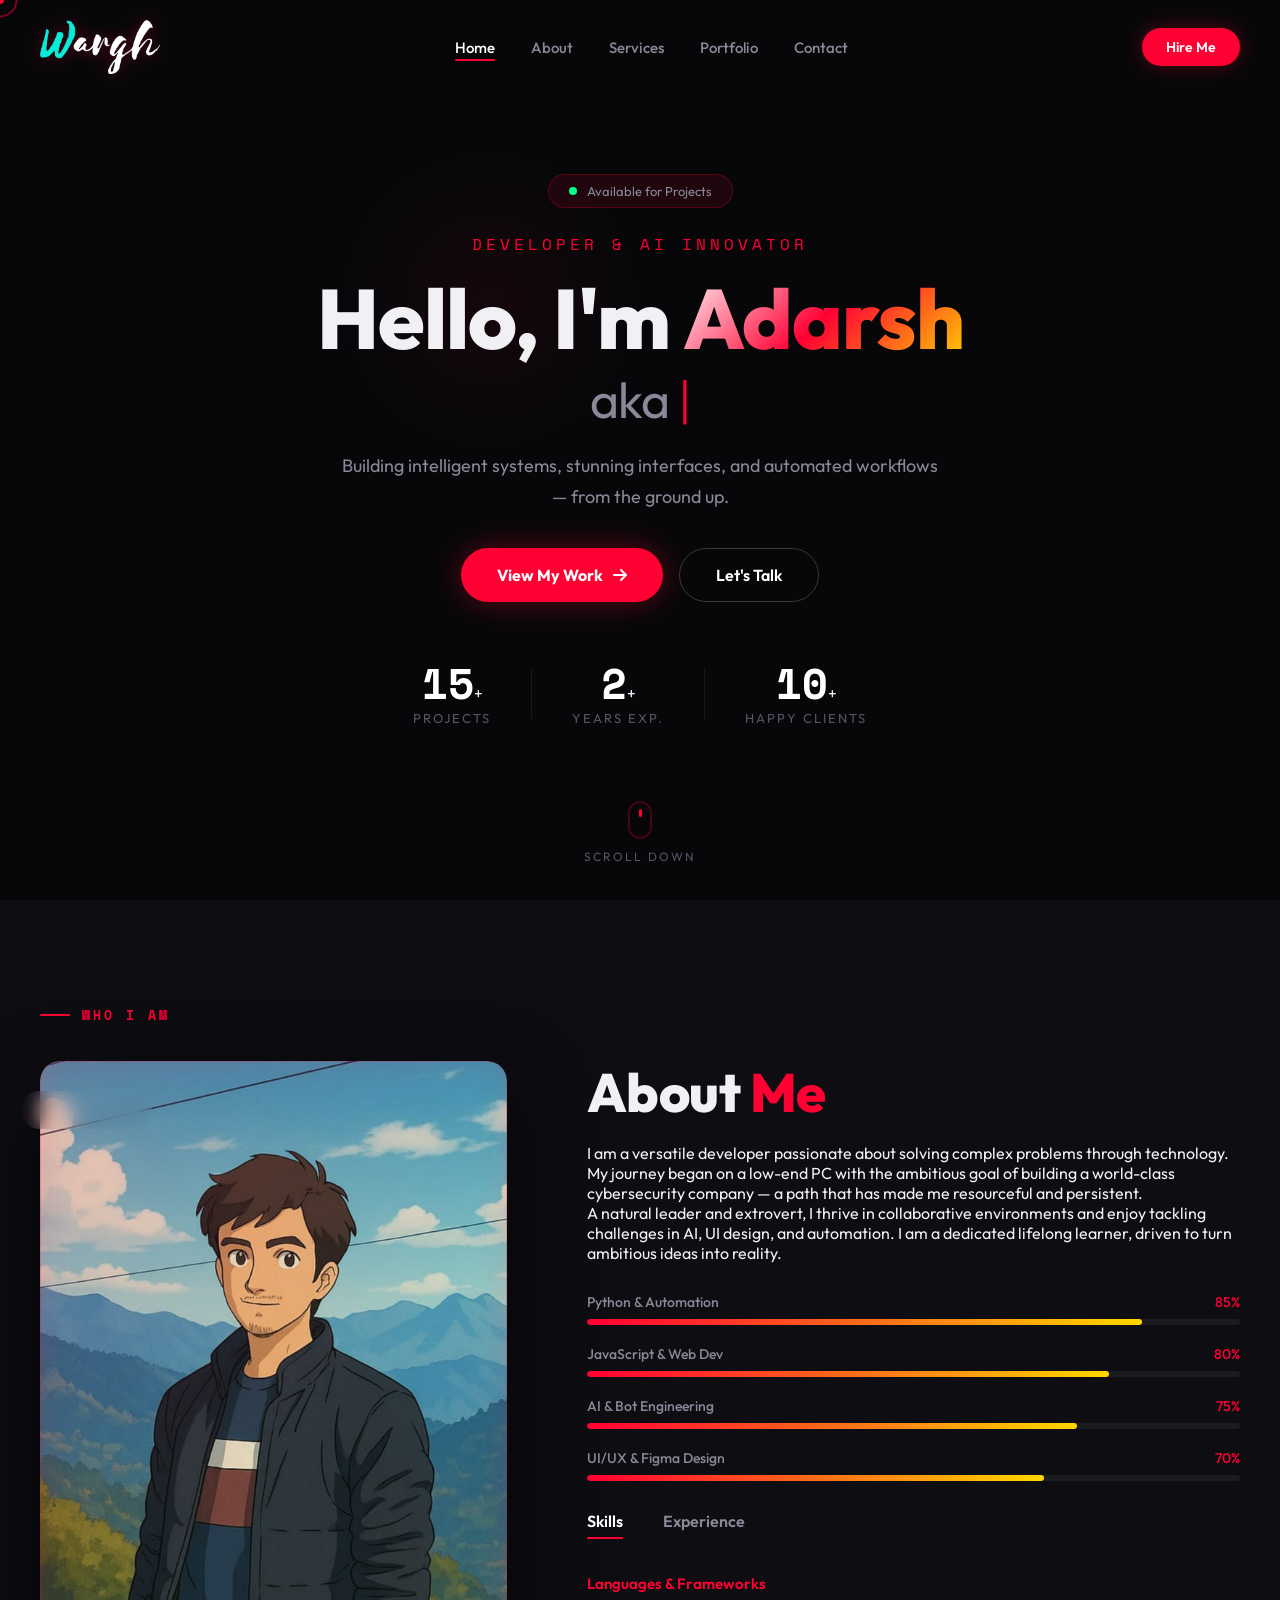
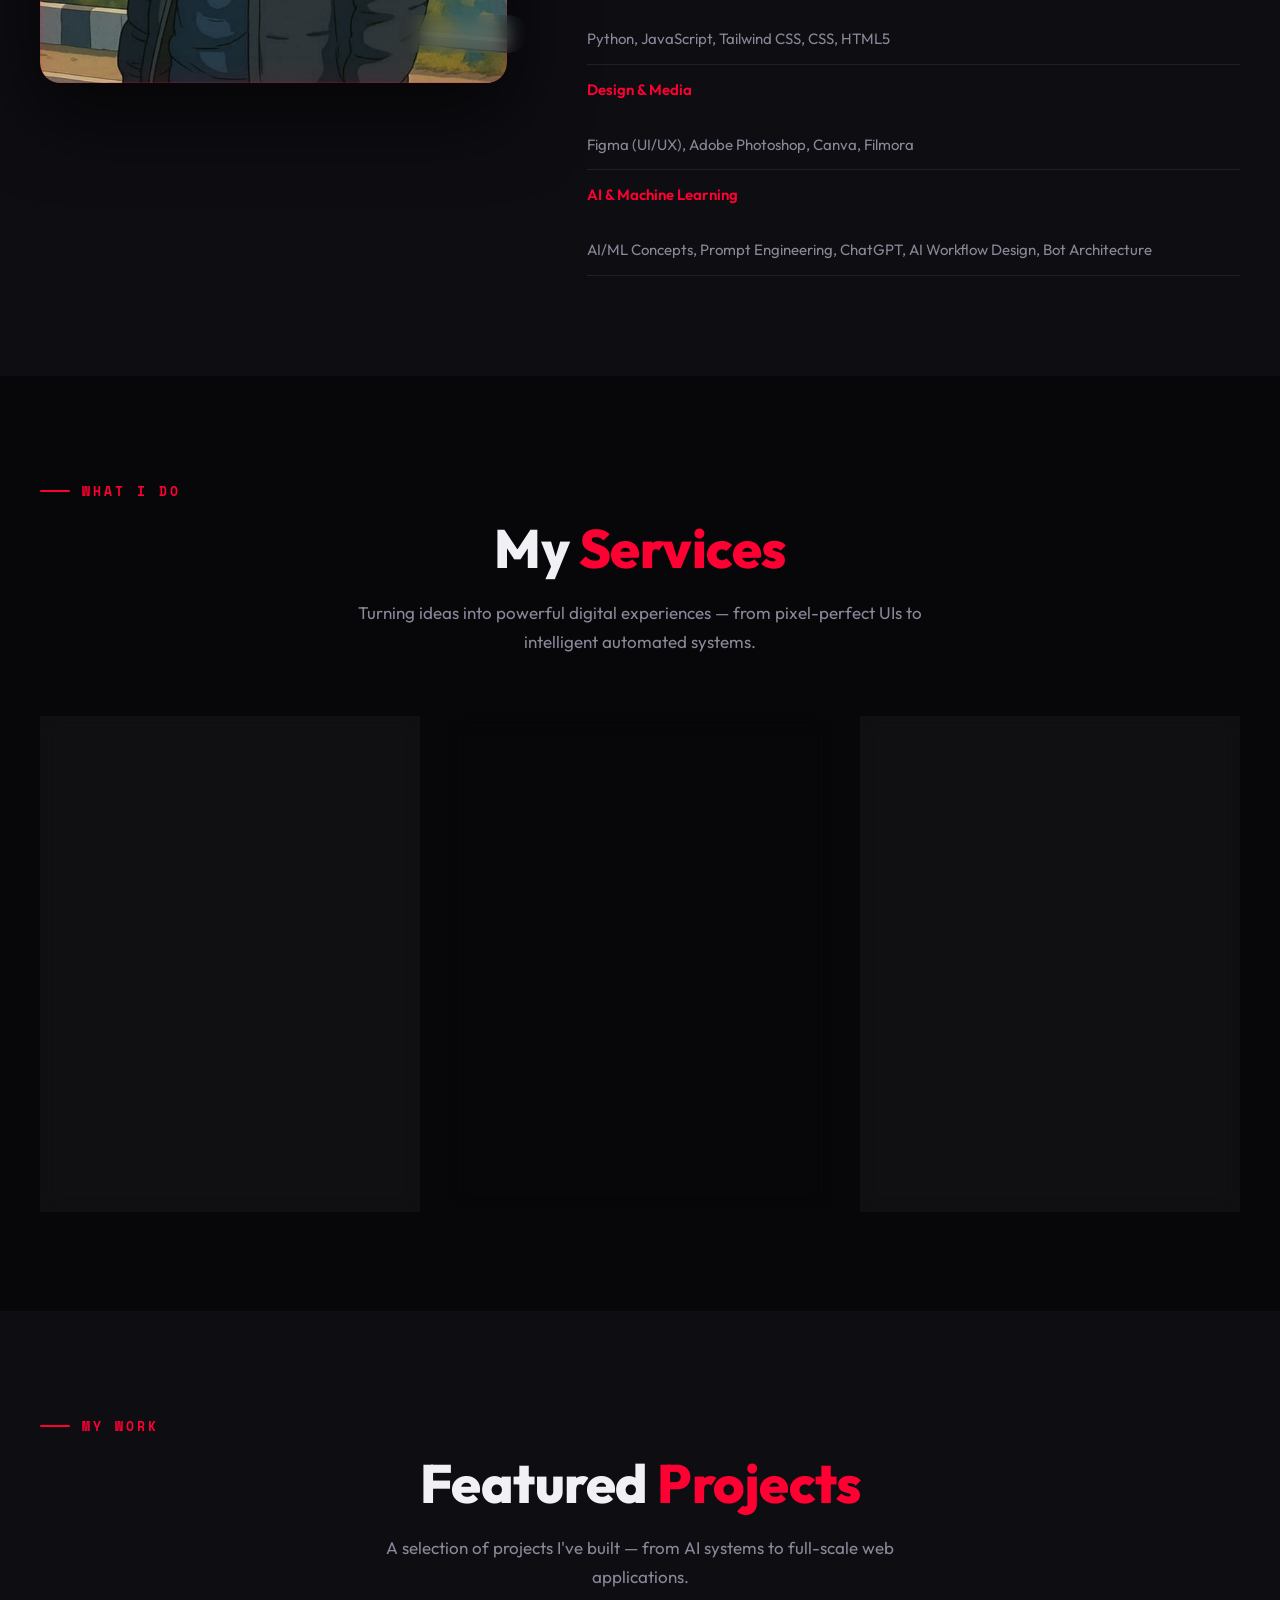
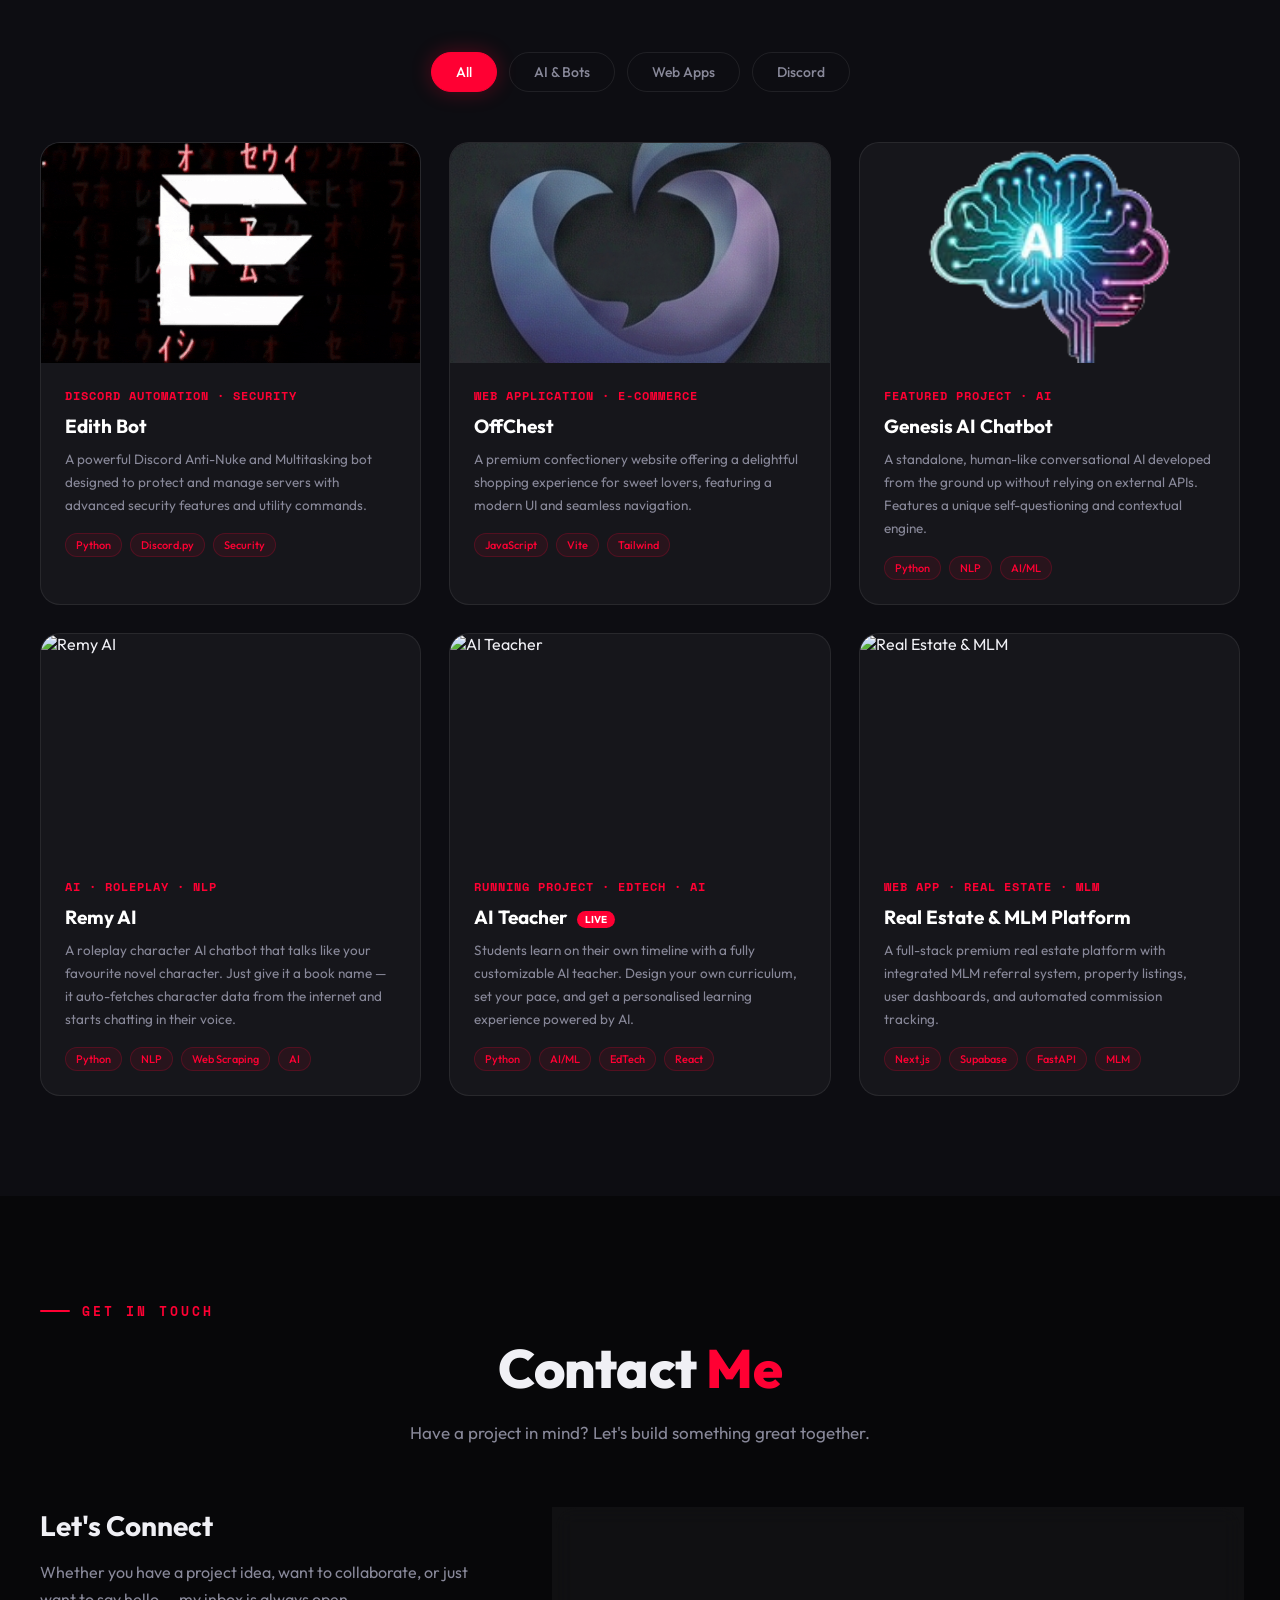
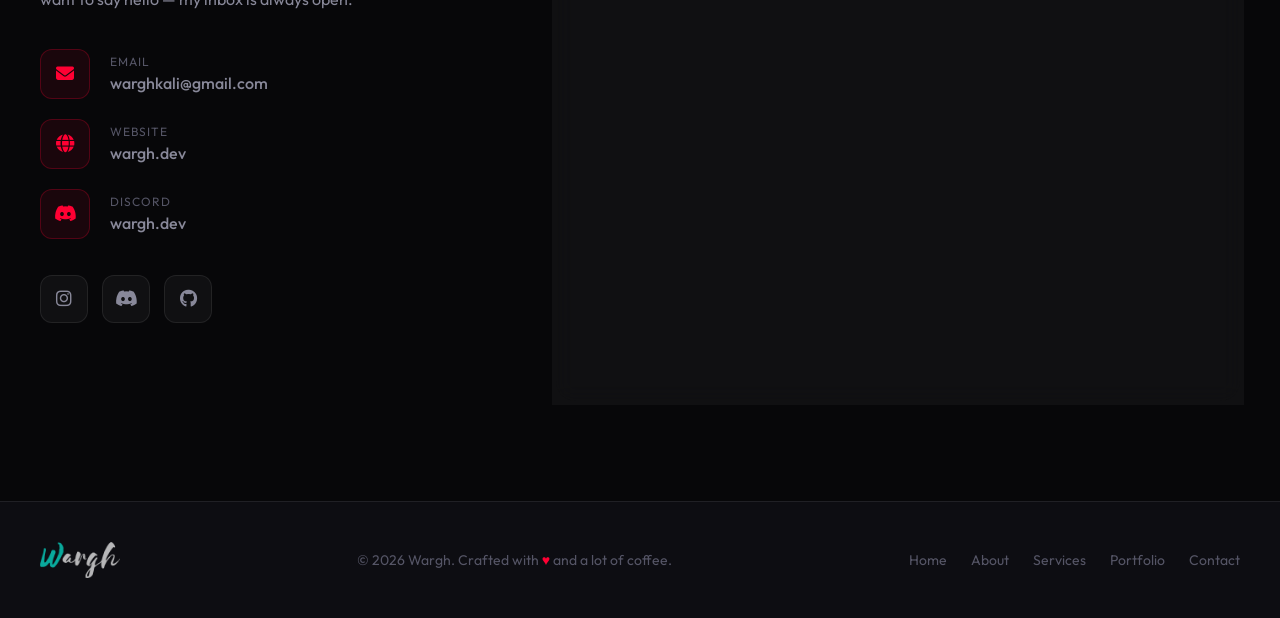
==== portfolio1.html @ c27a1cc1 "Refactor: Implement dual-portfolio structure with gateway page and update project showcases" ====
<!DOCTYPE html>
<html lang="en">

<head>
  <meta charset="UTF-8">
  <meta name="viewport" content="width=device-width, initial-scale=1.0">
  <meta name="description"
    content="Adarsh aka Wargh - Developer & AI Innovator. Building the future with code, creativity, and innovation.">
  <title>Wargh — Developer & AI Innovator</title>
  <!-- Open Graph -->
  <meta property="og:title" content="Wargh — Developer & AI Innovator">
  <meta property="og:description" content="Adarsh aka Wargh - Developer & AI Innovator. Building the future with code, creativity, and innovation.">
  <meta property="og:type" content="website">
  <meta property="og:url" content="https://wargh.dev">
  <meta property="og:image" content="https://wargh.dev/imgs/warghlogo.png">
  <!-- Twitter Card -->
  <meta name="twitter:card" content="summary_large_image">
  <meta name="twitter:title" content="Wargh — Developer & AI Innovator">
  <meta name="twitter:description" content="Adarsh aka Wargh - Developer & AI Innovator. Building the future with code, creativity, and innovation.">
  <meta name="twitter:image" content="https://wargh.dev/imgs/warghlogo.png">
  <!-- Robots -->
  <meta name="robots" content="index, follow">
  <link rel="preconnect" href="https://fonts.googleapis.com">
  <link rel="preconnect" href="https://fonts.gstatic.com" crossorigin>
  <link
    href="https://fonts.googleapis.com/css2?family=Outfit:wght@300;400;500;600;700;800;900&family=Space+Mono:wght@400;700&display=swap"
    rel="stylesheet">
  <link rel="stylesheet" href="https://cdnjs.cloudflare.com/ajax/libs/font-awesome/6.5.0/css/all.min.css" media="print" onload="this.media='all'">
  <link rel="stylesheet" href="style.css">
  <!-- Favicon -->
  <link rel="icon" type="image/svg+xml" href="data:image/svg+xml,<svg xmlns='http://www.w3.org/2000/svg' viewBox='0 0 100 100'><text y='.9em' font-size='90'>⚡</text></svg>">
</head>

<body>

  <!-- Custom Cursor -->
  <div id="cursor-dot"></div>
  <div id="cursor-ring"></div>

  <!-- ========== NAVBAR ========== -->
  <nav id="navbar">
    <div class="nav-inner">
      <img src="/imgs/warghlogo.png" alt="Wargh Logo" class="logo" loading="eager">
      <ul class="nav-links">
        <li><a href="#home" class="nav-link active-nav">Home</a></li>
        <li><a href="#about" class="nav-link">About</a></li>
        <li><a href="#services" class="nav-link">Services</a></li>
        <li><a href="#portfolio" class="nav-link">Portfolio</a></li>
        <li><a href="#contact" class="nav-link">Contact</a></li>
      </ul>
      <a href="#contact" class="nav-cta">Hire Me</a>
      <div class="hamburger" id="hamburger">
        <span></span><span></span><span></span>
      </div>
    </div>
  </nav>

  <!-- Mobile Menu -->
  <div class="mobile-menu" id="mobileMenu">
    <ul>
      <li><a href="#home" onclick="closeMobileMenu()">Home</a></li>
      <li><a href="#about" onclick="closeMobileMenu()">About</a></li>
      <li><a href="#services" onclick="closeMobileMenu()">Services</a></li>
      <li><a href="#portfolio" onclick="closeMobileMenu()">Portfolio</a></li>
      <li><a href="#contact" onclick="closeMobileMenu()">Contact</a></li>
    </ul>
  </div>

  <!-- ========== HERO SECTION ========== -->
  <section id="home">
    <canvas id="heroCanvas"></canvas>
    <div class="hero-content">
      <div class="hero-badge">
        <span class="pulse-dot"></span>
        <span>Available for Projects</span>
      </div>
      <p class="hero-sub">Developer &amp; AI Innovator</p>
      <h1 class="hero-title">
        Hello, I'm <span class="name-gradient">Adarsh</span><br>
        <span class="typed-wrapper">aka&nbsp;<span id="typed-text"></span><span class="cursor-blink">|</span></span>
      </h1>
      <p class="hero-desc">Building intelligent systems, stunning interfaces, and automated workflows — from the ground
        up.</p>
      <div class="hero-buttons">
        <a href="#portfolio" class="btn-primary">View My Work <i class="fas fa-arrow-right"></i></a>
        <a href="#contact" class="btn-ghost">Let's Talk</a>
      </div>
      <div class="hero-stats">
        <div class="stat-item">
          <span class="stat-num" data-target="15">0</span>+
          <span class="stat-label">Projects</span>
        </div>
        <div class="stat-divider"></div>
        <div class="stat-item">
          <span class="stat-num" data-target="2">0</span>+
          <span class="stat-label">Years Exp.</span>
        </div>
        <div class="stat-divider"></div>
        <div class="stat-item">
          <span class="stat-num" data-target="10">0</span>+
          <span class="stat-label">Happy Clients</span>
        </div>
      </div>
    </div>
    <div class="hero-scroll-hint">
      <div class="scroll-mouse">
        <div class="scroll-wheel"></div>
      </div>
      <span>Scroll Down</span>
    </div>
  </section>

  <!-- ========== ABOUT SECTION ========== -->
  <section id="about">
    <div class="section-container">
      <div class="section-label reveal">Who I Am</div>
      <div class="about-grid">
        <div class="about-img-wrap reveal">
          <div class="img-3d-wrap" id="imgTilt">
            <img src="imgs/003.jpeg" alt="Adarsh Mishra - Wargh" loading="eager">
            <div class="img-glow"></div>
          </div>
          <div class="floating-badge badge-1">
            <i class="fas fa-code"></i> Developer
          </div>
          <div class="floating-badge badge-2">
            <i class="fas fa-brain"></i> AI Engineer
          </div>
        </div>
        <div class="about-text reveal">
          <h2 class="section-title">About <span class="red">Me</span></h2>
          <p>I am a versatile developer passionate about solving complex problems through technology. My journey began
            on a low-end PC with the ambitious goal of building a world-class cybersecurity company — a path that has
            made me resourceful and persistent.</p>
          <p>A natural leader and extrovert, I thrive in collaborative environments and enjoy tackling challenges in AI,
            UI design, and automation. I am a dedicated lifelong learner, driven to turn ambitious ideas into reality.
          </p>

          <div class="skill-bars-section">
            <div class="skill-bar-item reveal">
              <div class="skill-bar-header"><span>Python & Automation</span><span class="skill-pct">85%</span></div>
              <div class="skill-bar">
                <div class="skill-fill" data-width="85"></div>
              </div>
            </div>
            <div class="skill-bar-item reveal">
              <div class="skill-bar-header"><span>JavaScript & Web Dev</span><span class="skill-pct">80%</span></div>
              <div class="skill-bar">
                <div class="skill-fill" data-width="80"></div>
              </div>
            </div>
            <div class="skill-bar-item reveal">
              <div class="skill-bar-header"><span>AI & Bot Engineering</span><span class="skill-pct">75%</span></div>
              <div class="skill-bar">
                <div class="skill-fill" data-width="75"></div>
              </div>
            </div>
            <div class="skill-bar-item reveal">
              <div class="skill-bar-header"><span>UI/UX & Figma Design</span><span class="skill-pct">70%</span></div>
              <div class="skill-bar">
                <div class="skill-fill" data-width="70"></div>
              </div>
            </div>
          </div>

          <div id="tab-titles">
            <p class="tab-links active-link" onclick="opentab('skills', this)">Skills</p>
            <p class="tab-links" onclick="opentab('experience', this)">Experience</p>
          </div>
          <div class="tab-contents active-tab" id="skills">
            <ul>
              <li><span>Languages &amp; Frameworks</span><br>Python, JavaScript, Tailwind CSS, CSS, HTML5</li>
              <li><span>Design &amp; Media</span><br>Figma (UI/UX), Adobe Photoshop, Canva, Filmora</li>
              <li><span>AI &amp; Machine Learning</span><br>AI/ML Concepts, Prompt Engineering, ChatGPT, AI Workflow
                Design, Bot Architecture</li>
            </ul>
          </div>
          <div class="tab-contents" id="experience">
            <ul>
              <li><span>Web Design &amp; UI Development (1.5 years)</span><br>Crafted responsive interfaces using
                JavaScript, CSS, and Tailwind. Focused on intuitive, engaging user experiences.</li>
              <li><span>AI &amp; Bot Development (1 year)</span><br>Engineered intelligent bots for Discord and
                Telegram. Specialized in AI-powered chatbots, automation, and security solutions.</li>
            </ul>
          </div>
        </div>
      </div>
    </div>
  </section>

  <!-- ========== SERVICES SECTION ========== -->
  <section id="services">
    <div class="section-container">
      <div class="section-label reveal">What I Do</div>
      <h2 class="section-title text-center reveal">My <span class="red">Services</span></h2>
      <p class="section-desc text-center reveal">Turning ideas into powerful digital experiences — from pixel-perfect
        UIs to intelligent automated systems.</p>
      <div class="services-grid">

        <div class="service-card reveal" id="card-web">
          <div class="service-icon-3d">
            <div class="icon-cube">
              <i class="fas fa-globe"></i>
            </div>
          </div>
          <div class="service-number">01</div>
          <h3>Web Development &amp; Design</h3>
          <p>Modern, fast, and responsive websites built to deliver a flawless user experience across all devices. From
            landing pages to full-stack applications.</p>
          <ul class="service-features">
            <li><i class="fas fa-check-circle"></i> Pixel-perfect responsive layouts</li>
            <li><i class="fas fa-check-circle"></i> Performance-optimized code</li>
            <li><i class="fas fa-check-circle"></i> Modern UI/UX principles</li>
            <li><i class="fas fa-check-circle"></i> SEO-friendly structure</li>
          </ul>
          <div class="service-tags">
            <span>HTML5</span><span>CSS3</span><span>JavaScript</span><span>Figma</span>
          </div>
        </div>

        <div class="service-card reveal featured-card" id="card-ai">
          <div class="featured-label">Most Popular</div>
          <div class="service-icon-3d">
            <div class="icon-cube red-cube">
              <i class="fas fa-robot"></i>
            </div>
          </div>
          <div class="service-number">02</div>
          <h3>AI &amp; Bot Development</h3>
          <p>Intelligent bots for Discord and Telegram. AI-powered automation solutions designed to enhance community
            engagement and streamline your workflow.</p>
          <ul class="service-features">
            <li><i class="fas fa-check-circle"></i> Custom Discord/Telegram bots</li>
            <li><i class="fas fa-check-circle"></i> AI chatbot integration</li>
            <li><i class="fas fa-check-circle"></i> Automation workflows</li>
            <li><i class="fas fa-check-circle"></i> Security & moderation systems</li>
          </ul>
          <div class="service-tags">
            <span>Python</span><span>Discord.py</span><span>AI/ML</span><span>Automation</span>
          </div>
        </div>

        <div class="service-card reveal" id="card-tech">
          <div class="service-icon-3d">
            <div class="icon-cube">
              <i class="fas fa-cogs"></i>
            </div>
          </div>
          <div class="service-number">03</div>
          <h3>Versatile Tech Solutions</h3>
          <p>Beyond development — creative technical solutions tailored to your needs. From comprehensive Discord server
            security to foundational graphic design and media.</p>
          <ul class="service-features">
            <li><i class="fas fa-check-circle"></i> Discord server security</li>
            <li><i class="fas fa-check-circle"></i> Graphic design & branding</li>
            <li><i class="fas fa-check-circle"></i> Video editing & media</li>
            <li><i class="fas fa-check-circle"></i> Prompt engineering</li>
          </ul>
          <div class="service-tags">
            <span>Photoshop</span><span>Canva</span><span>Filmora</span><span>Security</span>
          </div>
        </div>

      </div>
    </div>
  </section>

  <!-- ========== PORTFOLIO SECTION ========== -->
  <section id="portfolio">
    <div class="section-container">
      <div class="section-label reveal">My Work</div>
      <h2 class="section-title text-center reveal">Featured <span class="red">Projects</span></h2>
      <p class="section-desc text-center reveal">A selection of projects I've built — from AI systems to full-scale web
        applications.</p>

      <!-- Filter Buttons -->
      <div class="portfolio-filters reveal">
        <button class="filter-btn active-filter" data-filter="all">All</button>
        <button class="filter-btn" data-filter="ai">AI & Bots</button>
        <button class="filter-btn" data-filter="web">Web Apps</button>
        <button class="filter-btn" data-filter="discord">Discord</button>
      </div>

      <div class="portfolio-grid">

        <div class="portfolio-card reveal" data-category="discord">
          <div class="portfolio-img-wrap">
            <img src="imgs/Edith bot.png" alt="Edith Bot" loading="lazy">
            <div class="portfolio-overlay">
              <div class="overlay-icons">
                <a href="https://bot.xyz/" target="_blank" rel="noopener noreferrer" class="overlay-btn"><i
                    class="fas fa-external-link-alt"></i></a>
                <a href="https://github.com/adarshmishra-ai" target="_blank" rel="noopener noreferrer" class="overlay-btn"><i
                    class="fab fa-github"></i></a>
              </div>
            </div>
          </div>
          <div class="portfolio-info">
            <div class="portfolio-category">Discord Automation · Security</div>
            <h3>Edith Bot</h3>
            <p>A powerful Discord Anti-Nuke and Multitasking bot designed to protect and manage servers with advanced
              security features and utility commands.</p>
            <div class="portfolio-tech">
              <span>Python</span><span>Discord.py</span><span>Security</span>
            </div>
          </div>
        </div>

        <div class="portfolio-card reveal" data-category="web">
          <div class="portfolio-img-wrap">
            <img src="imgs/offchest logo.png" alt="OffChest" loading="lazy">
            <div class="portfolio-overlay">
              <div class="overlay-icons">
                <a href="https://offchest.vercel.app/" target="_blank" rel="noopener noreferrer" class="overlay-btn"><i
                    class="fas fa-external-link-alt"></i></a>
                <a href="https://github.com/adarshmishra-ai" target="_blank" rel="noopener noreferrer" class="overlay-btn"><i
                    class="fab fa-github"></i></a>
              </div>
            </div>
          </div>
          <div class="portfolio-info">
            <div class="portfolio-category">Web Application · E-commerce</div>
            <h3>OffChest</h3>
            <p>A premium confectionery website offering a delightful shopping experience for sweet lovers, featuring a
              modern UI and seamless navigation.</p>
            <div class="portfolio-tech">
              <span>JavaScript</span><span>Vite</span><span>Tailwind</span>
            </div>
          </div>
        </div>

        <div class="portfolio-card reveal" data-category="ai">
          <div class="portfolio-img-wrap">
            <img src="imgs/aiimg.png" alt="Genesis AI Chatbot" loading="lazy">
            <div class="portfolio-overlay">
              <div class="overlay-icons">
                <a href="https://github.com/adarshmishra-ai" target="_blank" rel="noopener noreferrer" class="overlay-btn"><i class="fas fa-external-link-alt"></i></a>
                <a href="https://github.com/adarshmishra-ai" target="_blank" rel="noopener noreferrer" class="overlay-btn"><i
                    class="fab fa-github"></i></a>
              </div>
            </div>
          </div>
          <div class="portfolio-info">
            <div class="portfolio-category">Featured Project · AI</div>
            <h3>Genesis AI Chatbot</h3>
            <p>A standalone, human-like conversational AI developed from the ground up without relying on external APIs.
              Features a unique self-questioning and contextual engine.</p>
            <div class="portfolio-tech">
              <span>Python</span><span>NLP</span><span>AI/ML</span>
            </div>
          </div>
        </div>


        <!-- Remy AI -->
        <div class="portfolio-card reveal" data-category="ai">
          <div class="portfolio-img-wrap">
            <img src="https://images.unsplash.com/photo-1677442135703-1787eea5ce01?ixlib=rb-4.0.3&auto=format&fit=crop&w=800&q=80" alt="Remy AI" loading="lazy">
            <div class="portfolio-overlay">
              <div class="overlay-icons">
                <a href="#" class="overlay-btn"><i class="fas fa-external-link-alt"></i></a>
                <a href="https://github.com/adarshmishra-ai" target="_blank" rel="noopener noreferrer" class="overlay-btn"><i class="fab fa-github"></i></a>
              </div>
            </div>
          </div>
          <div class="portfolio-info">
            <div class="portfolio-category">AI · Roleplay · NLP</div>
            <h3>Remy AI</h3>
            <p>A roleplay character AI chatbot that talks like your favourite novel character. Just give it a book name — it auto-fetches character data from the internet and starts chatting in their voice.</p>
            <div class="portfolio-tech">
              <span>Python</span><span>NLP</span><span>Web Scraping</span><span>AI</span>
            </div>
          </div>
        </div>

        <!-- AI Teacher -->
        <div class="portfolio-card reveal" data-category="ai">
          <div class="portfolio-img-wrap">
            <img src="https://images.unsplash.com/photo-1580582932707-520aed937b7b?ixlib=rb-4.0.3&auto=format&fit=crop&w=800&q=80" alt="AI Teacher" loading="lazy">
            <div class="portfolio-overlay">
              <div class="overlay-icons">
                <a href="#" class="overlay-btn"><i class="fas fa-external-link-alt"></i></a>
                <a href="https://github.com/adarshmishra-ai" target="_blank" rel="noopener noreferrer" class="overlay-btn"><i class="fab fa-github"></i></a>
              </div>
            </div>
          </div>
          <div class="portfolio-info">
            <div class="portfolio-category">Running Project · EdTech · AI</div>
            <h3>AI Teacher <span style="font-size:10px; background:var(--red); color:#fff; padding:2px 8px; border-radius:50px; vertical-align:middle; margin-left:6px;">LIVE</span></h3>
            <p>Students learn on their own timeline with a fully customizable AI teacher. Design your own curriculum, set your pace, and get a personalised learning experience powered by AI.</p>
            <div class="portfolio-tech">
              <span>Python</span><span>AI/ML</span><span>EdTech</span><span>React</span>
            </div>
          </div>
        </div>

        <!-- Real Estate & MLM -->
        <div class="portfolio-card reveal" data-category="web">
          <div class="portfolio-img-wrap">
            <img src="https://images.unsplash.com/photo-1560518883-ce09059eeffa?ixlib=rb-4.0.3&auto=format&fit=crop&w=800&q=80" alt="Real Estate & MLM" loading="lazy">
            <div class="portfolio-overlay">
              <div class="overlay-icons">
                <a href="#" class="overlay-btn"><i class="fas fa-external-link-alt"></i></a>
                <a href="https://github.com/adarshmishra-ai" target="_blank" rel="noopener noreferrer" class="overlay-btn"><i class="fab fa-github"></i></a>
              </div>
            </div>
          </div>
          <div class="portfolio-info">
            <div class="portfolio-category">Web App · Real Estate · MLM</div>
            <h3>Real Estate &amp; MLM Platform</h3>
            <p>A full-stack premium real estate platform with integrated MLM referral system, property listings, user dashboards, and automated commission tracking.</p>
            <div class="portfolio-tech">
              <span>Next.js</span><span>Supabase</span><span>FastAPI</span><span>MLM</span>
            </div>
          </div>
        </div>

      </div>
    </div>
  </section>

  <!-- ========== CONTACT SECTION ========== -->
  <section id="contact">
    <div class="section-container">
      <div class="section-label reveal">Get In Touch</div>
      <h2 class="section-title text-center reveal">Contact <span class="red">Me</span></h2>
      <p class="section-desc text-center reveal">Have a project in mind? Let's build something great together.</p>

      <div class="contact-grid">
        <div class="contact-info reveal">
          <h3>Let's Connect</h3>
          <p>Whether you have a project idea, want to collaborate, or just want to say hello — my inbox is always open.
          </p>

          <div class="contact-items">
            <div class="contact-item">
              <div class="contact-icon"><i class="fas fa-envelope"></i></div>
              <div>
                <span class="ci-label">Email</span>
                <a href="mailto:warghkali@gmail.com">warghkali@gmail.com</a>
              </div>
            </div>
            <div class="contact-item">
              <div class="contact-icon"><i class="fas fa-globe"></i></div>
              <div>
                <span class="ci-label">Website</span>
                <a href="https://wargh.dev" target="_blank" rel="noopener noreferrer">wargh.dev</a>
              </div>
            </div>
            <div class="contact-item">
              <div class="contact-icon"><i class="fab fa-discord"></i></div>
              <div>
                <span class="ci-label">Discord</span>
                <a href="https://discord.com/users/wargh.dev" target="_blank" rel="noopener noreferrer">wargh.dev</a>
              </div>
            </div>
          </div>

          <div class="social-links">
            <a href="https://instagram.com/wargh.in" target="_blank" rel="noopener noreferrer" class="social-btn" aria-label="Instagram">
              <i class="fab fa-instagram"></i>
            </a>
            <a href="https://discord.com/users/wargh.dev" target="_blank" rel="noopener noreferrer" class="social-btn" aria-label="Discord">
              <i class="fab fa-discord"></i>
            </a>
            <a href="https://github.com/adarshmishra-ai" target="_blank" rel="noopener noreferrer" class="social-btn" aria-label="GitHub">
              <i class="fab fa-github"></i>
            </a>
          </div>
        </div>

        <form class="contact-form reveal" id="contactForm" onsubmit="handleFormSubmit(event)">
          <div class="form-row">
            <div class="form-group">
              <label for="name">Your Name</label>
              <input type="text" id="name" name="name" placeholder="John Doe" required>
            </div>
            <div class="form-group">
              <label for="email">Your Email</label>
              <input type="email" id="email" name="email" placeholder="john@example.com" required>
            </div>
          </div>
          <div class="form-group">
            <label for="subject">Subject</label>
            <input type="text" id="subject" name="subject" placeholder="Project Inquiry" required>
          </div>
          <div class="form-group">
            <label for="message">Message</label>
            <textarea id="message" name="message" rows="5" placeholder="Tell me about your project..."
              required></textarea>
          </div>
          <button type="submit" class="btn-primary full-btn" id="submitBtn">
            <span id="btnText">Send Message <i class="fas fa-paper-plane"></i></span>
          </button>
          <div id="formSuccess" class="form-success" style="display:none">
            <i class="fas fa-check-circle"></i> Message sent successfully! I'll get back to you soon.
          </div>
        </form>
      </div>
    </div>
  </section>

  <!-- ========== FOOTER ========== -->
  <footer id="footer">
    <div class="footer-inner">
      <img src="/imgs/warghlogo.png" alt="Wargh Logo" class="footer-logo">
      <p>© 2026 Wargh. Crafted with <span class="red">♥</span> and a lot of coffee.</p>
      <div class="footer-links">
        <a href="#home">Home</a>
        <a href="#about">About</a>
        <a href="#services">Services</a>
        <a href="#portfolio">Portfolio</a>
        <a href="#contact">Contact</a>
      </div>
    </div>
  </footer>

  <!-- ========== SCRIPTS ========== -->
  <!-- Three.js CDN -->
  <script src="https://cdnjs.cloudflare.com/ajax/libs/three.js/r134/three.min.js" defer></script>
  <script src="script.js" defer></script>
</body>

</html>
---- style.css ----
/* ============================================================
   WARGH.IN — Premium Portfolio CSS
   ============================================================ */

@import url('https://fonts.googleapis.com/css2?family=Outfit:wght@300;400;500;600;700;800;900&family=Space+Mono:wght@400;700&display=swap');

/* ===== CSS Variables ===== */
:root {
  --red: #ff0033;
  --red-dark: #cc0026;
  --red-glow: rgba(255, 0, 51, 0.3);
  --gold: #ffd700;
  --bg: #070709;
  --bg2: #0d0d12;
  --bg3: #111118;
  --card-bg: rgba(255,255,255,0.04);
  --border: rgba(255,255,255,0.08);
  --border-red: rgba(255,0,51,0.25);
  --text: #f0f0f5;
  --text-muted: #888899;
  --text-dim: #555566;
  --font: 'Outfit', sans-serif;
  --mono: 'Space Mono', monospace;
  --radius: 20px;
  --radius-sm: 12px;
  --transition: all 0.4s cubic-bezier(0.4, 0, 0.2, 1);
}

/* ===== RESET ===== */
*, *::before, *::after {
  margin: 0;
  padding: 0;
  box-sizing: border-box;
}

html {
  scroll-behavior: smooth;
  scroll-padding-top: 80px;
}

body {
  font-family: var(--font);
  background-color: var(--bg);
  color: var(--text);
  overflow-x: hidden;
  cursor: none;
}

::selection {
  background: var(--red);
  color: #fff;
}

@media (hover: none), (pointer: coarse) {
  #cursor-dot, #cursor-ring { display: none; }
  body { cursor: auto; }
}
#cursor-dot {
  width: 8px;
  height: 8px;
  background: var(--red);
  border-radius: 50%;
  position: fixed;
  pointer-events: none;
  z-index: 99999;
  transform: translate(-50%, -50%);
  transition: transform 0.1s ease;
}

#cursor-ring {
  width: 35px;
  height: 35px;
  border: 2px solid rgba(255,0,51,0.5);
  border-radius: 50%;
  position: fixed;
  pointer-events: none;
  z-index: 99998;
  transform: translate(-50%, -50%);
  transition: transform 0.15s ease, width 0.3s ease, height 0.3s ease, border-color 0.3s;
}

#cursor-ring.hover {
  width: 55px;
  height: 55px;
  border-color: var(--gold);
}

/* ===== SCROLLBAR ===== */
::-webkit-scrollbar { width: 6px; }
::-webkit-scrollbar-track { background: var(--bg); }
::-webkit-scrollbar-thumb { background: var(--red); border-radius: 3px; }

/* ===== UTILITY ===== */
.red { color: var(--red); }
.text-center { text-align: center; }

/* ===== NAVBAR ===== */
#navbar {
  position: fixed;
  top: 0;
  left: 0;
  width: 100%;
  z-index: 9000;
  padding: 20px 0;
  transition: var(--transition);
}

#navbar.scrolled {
  background: rgba(7, 7, 9, 0.92);
  backdrop-filter: blur(20px);
  -webkit-backdrop-filter: blur(20px);
  border-bottom: 1px solid var(--border);
  padding: 12px 0;
  box-shadow: 0 4px 30px rgba(0,0,0,0.5);
}

.nav-inner {
  max-width: 1300px;
  margin: 0 auto;
  padding: 0 40px;
  display: flex;
  align-items: center;
  justify-content: space-between;
  gap: 30px;
}

.logo {
  width: 120px;
  object-fit: contain;
  filter: drop-shadow(0 0 8px rgba(255,0,51,0.3));
  transition: var(--transition);
}
.logo:hover {
  filter: drop-shadow(0 0 16px rgba(255,0,51,0.6));
  transform: scale(1.05);
}

.nav-links {
  display: flex;
  list-style: none;
  gap: 36px;
}

.nav-link {
  text-decoration: none;
  color: var(--text-muted);
  font-size: 15px;
  font-weight: 500;
  position: relative;
  transition: color 0.3s;
}
.nav-link::after {
  content: '';
  position: absolute;
  bottom: -4px;
  left: 0;
  width: 0;
  height: 2px;
  background: var(--red);
  border-radius: 2px;
  transition: width 0.3s ease;
}
.nav-link:hover, .nav-link.active-nav {
  color: #fff;
}
.nav-link:hover::after, .nav-link.active-nav::after {
  width: 100%;
}

.nav-cta {
  display: inline-flex;
  align-items: center;
  gap: 8px;
  background: var(--red);
  color: #fff;
  text-decoration: none;
  padding: 10px 24px;
  border-radius: 50px;
  font-weight: 600;
  font-size: 14px;
  transition: var(--transition);
  box-shadow: 0 0 20px rgba(255,0,51,0.3);
}
.nav-cta:hover {
  background: var(--red-dark);
  transform: translateY(-2px);
  box-shadow: 0 8px 30px rgba(255,0,51,0.5);
}

.hamburger {
  display: none;
  flex-direction: column;
  gap: 5px;
  cursor: pointer;
}
.hamburger span {
  width: 26px;
  height: 2px;
  background: #fff;
  border-radius: 2px;
  transition: var(--transition);
}

/* Mobile Menu */
.mobile-menu {
  position: fixed;
  top: 0;
  right: -100%;
  width: 280px;
  height: 100vh;
  background: rgba(10,10,15,0.98);
  backdrop-filter: blur(20px);
  z-index: 8999;
  padding: 100px 40px;
  transition: right 0.4s cubic-bezier(0.4,0,0.2,1);
  border-left: 1px solid var(--border-red);
}
.mobile-menu.open { right: 0; }
.mobile-menu ul { list-style: none; }
.mobile-menu ul li { margin-bottom: 30px; }
.mobile-menu ul li a {
  color: #fff;
  text-decoration: none;
  font-size: 22px;
  font-weight: 600;
  transition: color 0.3s;
}
.mobile-menu ul li a:hover { color: var(--red); }

/* ===== HERO SECTION ===== */
#home {
  position: relative;
  width: 100%;
  height: 100vh;
  min-height: 700px;
  overflow: hidden;
  display: flex;
  align-items: center;
  justify-content: center;
}

#heroCanvas {
  position: absolute;
  top: 0; left: 0;
  width: 100%; height: 100%;
  z-index: 0;
}

.hero-content {
  position: relative;
  z-index: 2;
  text-align: center;
  max-width: 900px;
  padding: 0 20px;
  animation: fadeInUp 1s ease forwards;
}

@keyframes fadeInUp {
  from { opacity: 0; transform: translateY(40px); }
  to { opacity: 1; transform: translateY(0); }
}

.hero-badge {
  display: inline-flex;
  align-items: center;
  gap: 10px;
  background: rgba(255,0,51,0.1);
  border: 1px solid var(--border-red);
  padding: 8px 20px;
  border-radius: 50px;
  font-size: 13px;
  color: var(--text-muted);
  margin-bottom: 24px;
  backdrop-filter: blur(10px);
}
.pulse-dot {
  width: 8px;
  height: 8px;
  background: #00ff88;
  border-radius: 50%;
  animation: pulse 2s infinite;
}
@keyframes pulse {
  0%, 100% { box-shadow: 0 0 0 0 rgba(0,255,136,0.5); }
  50% { box-shadow: 0 0 0 8px rgba(0,255,136,0); }
}

.hero-sub {
  font-size: 16px;
  color: var(--red);
  letter-spacing: 4px;
  text-transform: uppercase;
  font-weight: 500;
  margin-bottom: 16px;
  font-family: var(--mono);
}

.hero-title {
  font-size: clamp(42px, 7vw, 84px);
  font-weight: 800;
  line-height: 1.1;
  margin-bottom: 24px;
  letter-spacing: -1px;
}

.name-gradient {
  background: linear-gradient(135deg, #fff 0%, var(--red) 50%, var(--gold) 100%);
  -webkit-background-clip: text;
  -webkit-text-fill-color: transparent;
  background-clip: text;
}

.typed-wrapper {
  display: block;
  color: var(--text-muted);
  font-size: clamp(28px, 4vw, 50px);
  font-weight: 400;
  margin-top: 8px;
}

#typed-text {
  color: var(--gold);
  font-weight: 700;
}

.cursor-blink {
  color: var(--red);
  animation: blink 0.8s infinite;
  font-weight: 300;
}
@keyframes blink {
  0%, 100% { opacity: 1; }
  50% { opacity: 0; }
}

.hero-desc {
  font-size: 18px;
  color: var(--text-muted);
  max-width: 600px;
  margin: 0 auto 36px;
  line-height: 1.7;
}

.hero-buttons {
  display: flex;
  gap: 16px;
  justify-content: center;
  flex-wrap: wrap;
  margin-bottom: 60px;
}

.btn-primary {
  display: inline-flex;
  align-items: center;
  gap: 10px;
  background: var(--red);
  color: #fff;
  text-decoration: none;
  padding: 16px 36px;
  border-radius: 50px;
  font-weight: 700;
  font-size: 16px;
  transition: var(--transition);
  box-shadow: 0 0 30px rgba(255,0,51,0.35);
  border: none;
  cursor: pointer;
  font-family: var(--font);
}
.btn-primary:hover {
  transform: translateY(-4px);
  box-shadow: 0 12px 40px rgba(255,0,51,0.55);
  background: var(--red-dark);
}
.btn-primary.full-btn { width: 100%; justify-content: center; }

.btn-ghost {
  display: inline-flex;
  align-items: center;
  gap: 10px;
  background: transparent;
  color: #fff;
  text-decoration: none;
  padding: 16px 36px;
  border-radius: 50px;
  font-weight: 600;
  font-size: 16px;
  border: 1px solid rgba(255,255,255,0.2);
  transition: var(--transition);
}
.btn-ghost:hover {
  border-color: var(--red);
  color: var(--red);
  transform: translateY(-4px);
}

/* Hero Stats */
.hero-stats {
  display: flex;
  gap: 40px;
  justify-content: center;
  align-items: center;
  flex-wrap: wrap;
}
.stat-item {
  text-align: center;
  cursor: default;
}
.stat-num {
  font-size: 42px;
  font-weight: 800;
  color: #fff;
  font-family: var(--mono);
  line-height: 1;
}
.stat-label {
  display: block;
  font-size: 13px;
  color: var(--text-dim);
  text-transform: uppercase;
  letter-spacing: 2px;
  margin-top: 6px;
}
.stat-divider {
  width: 1px;
  height: 50px;
  background: var(--border);
}

/* Scroll Hint */
.hero-scroll-hint {
  position: absolute;
  bottom: 36px;
  left: 50%;
  transform: translateX(-50%);
  display: flex;
  flex-direction: column;
  align-items: center;
  gap: 10px;
  z-index: 2;
  color: var(--text-dim);
  font-size: 12px;
  letter-spacing: 2px;
  text-transform: uppercase;
  animation: scrollBounce 2s infinite;
}
@keyframes scrollBounce {
  0%, 100% { transform: translateX(-50%) translateY(0); }
  50% { transform: translateX(-50%) translateY(8px); }
}
.scroll-mouse {
  width: 24px;
  height: 38px;
  border: 2px solid var(--border-red);
  border-radius: 12px;
  display: flex;
  justify-content: center;
  padding-top: 6px;
}
.scroll-wheel {
  width: 3px;
  height: 8px;
  background: var(--red);
  border-radius: 2px;
  animation: scrollWheel 2s infinite;
}
@keyframes scrollWheel {
  0% { transform: translateY(0); opacity: 1; }
  100% { transform: translateY(10px); opacity: 0; }
}

/* ===== SECTION COMMONS ===== */
section {
  padding: 100px 0;
}

.section-container {
  max-width: 1300px;
  margin: 0 auto;
  padding: 0 40px;
}

.section-label {
  display: inline-flex;
  align-items: center;
  gap: 12px;
  font-size: 13px;
  font-weight: 600;
  color: var(--red);
  text-transform: uppercase;
  letter-spacing: 3px;
  font-family: var(--mono);
  margin-bottom: 16px;
}
.section-label::before {
  content: '';
  width: 30px;
  height: 2px;
  background: var(--red);
  border-radius: 2px;
}

.section-title {
  font-size: clamp(32px, 5vw, 54px);
  font-weight: 800;
  line-height: 1.15;
  margin-bottom: 20px;
  letter-spacing: -0.5px;
}

.section-desc {
  font-size: 17px;
  color: var(--text-muted);
  max-width: 600px;
  margin: 0 auto 60px;
  line-height: 1.7;
}

/* ===== REVEAL ANIMATIONS ===== */
.reveal {
  opacity: 0;
  transform: translateY(40px);
  transition: opacity 0.7s ease, transform 0.7s ease;
}
.reveal.visible {
  opacity: 1;
  transform: translateY(0);
}

/* ===== ABOUT SECTION ===== */
#about {
  background: var(--bg2);
}

.about-grid {
  display: grid;
  grid-template-columns: 1fr 1.4fr;
  gap: 80px;
  align-items: start;
  margin-top: 20px;
}

.about-img-wrap {
  position: relative;
  perspective: 1000px;
}

.img-3d-wrap {
  position: relative;
  border-radius: var(--radius);
  overflow: hidden;
  transform-style: preserve-3d;
  transition: transform 0.1s ease;
  cursor: pointer;
  box-shadow: 0 30px 80px rgba(0,0,0,0.6);
}
.img-3d-wrap::before {
  content: '';
  position: absolute;
  inset: 0;
  background: linear-gradient(135deg, rgba(255,0,51,0.15), transparent 60%);
  z-index: 1;
  pointer-events: none;
}
.img-3d-wrap img {
  width: 100%;
  display: block;
  border-radius: var(--radius);
  transition: transform 0.5s ease;
}
.img-3d-wrap:hover img {
  transform: scale(1.04);
}

.img-glow {
  position: absolute;
  inset: 0;
  border-radius: var(--radius);
  box-shadow: inset 0 0 30px rgba(255,0,51,0.1);
  border: 1px solid var(--border-red);
  pointer-events: none;
  z-index: 2;
}

/* Floating Badges */
.floating-badge {
  position: absolute;
  background: rgba(10,10,15,0.9);
  border: 1px solid var(--border-red);
  backdrop-filter: blur(10px);
  border-radius: 50px;
  padding: 10px 20px;
  font-size: 13px;
  font-weight: 600;
  color: #fff;
  display: flex;
  align-items: center;
  gap: 8px;
  z-index: 10;
  box-shadow: 0 8px 30px rgba(0,0,0,0.5);
}
.floating-badge i { color: var(--red); }
.badge-1 {
  bottom: 30px;
  right: -20px;
  animation: float 3s ease-in-out infinite;
}
.badge-2 {
  top: 30px;
  left: -20px;
  animation: float 3s ease-in-out infinite 1.5s;
}
@keyframes float {
  0%, 100% { transform: translateY(0); }
  50% { transform: translateY(-10px); }
}

/* Skill Bars */
.skill-bars-section {
  margin: 30px 0;
}
.skill-bar-item {
  margin-bottom: 20px;
}
.skill-bar-header {
  display: flex;
  justify-content: space-between;
  font-size: 14px;
  color: var(--text-muted);
  margin-bottom: 8px;
  font-weight: 500;
}
.skill-pct { color: var(--red); }
.skill-bar {
  height: 6px;
  background: rgba(255,255,255,0.06);
  border-radius: 3px;
  overflow: hidden;
}
.skill-fill {
  height: 100%;
  width: 0;
  background: linear-gradient(90deg, var(--red), var(--gold));
  border-radius: 3px;
  transition: width 1.2s cubic-bezier(0.4,0,0.2,1);
}

/* Tabs */
#tab-titles {
  display: flex;
  gap: 40px;
  margin: 30px 0 20px;
}
.tab-links {
  font-size: 16px;
  font-weight: 600;
  cursor: pointer;
  position: relative;
  color: var(--text-muted);
  transition: color 0.3s;
  padding-bottom: 8px;
}
.tab-links::after {
  content: '';
  position: absolute;
  bottom: 0;
  left: 0;
  width: 0;
  height: 2px;
  background: var(--red);
  border-radius: 2px;
  transition: width 0.3s;
}
.tab-links.active-link {
  color: #fff;
}
.tab-links.active-link::after {
  width: 100%;
}
.tab-links:hover { color: #fff; }

.tab-contents { display: none; }
.tab-contents.active-tab { display: block; }
.tab-contents ul { list-style: none; }
.tab-contents ul li {
  padding: 12px 0;
  border-bottom: 1px solid var(--border);
  font-size: 15px;
  color: var(--text-muted);
  line-height: 1.7;
}
.tab-contents ul li span {
  color: var(--red);
  font-weight: 600;
  display: block;
  margin-bottom: 4px;
}

/* ===== SERVICES SECTION ===== */
#services {
  background: var(--bg);
}

.services-grid {
  display: grid;
  grid-template-columns: repeat(3, 1fr);
  gap: 30px;
}

.service-card {
  position: relative;
  background: var(--card-bg);
  border: 1px solid var(--border);
  border-radius: var(--radius);
  padding: 40px 32px;
  transition: var(--transition);
  overflow: hidden;
  backdrop-filter: blur(10px);
}
.service-card::before {
  content: '';
  position: absolute;
  top: 0; left: 0;
  width: 100%; height: 3px;
  background: linear-gradient(90deg, transparent, var(--red), transparent);
  transform: scaleX(0);
  transition: transform 0.4s ease;
}
.service-card:hover::before { transform: scaleX(1); }
.service-card:hover {
  border-color: var(--border-red);
  transform: translateY(-12px);
  box-shadow: 0 30px 60px rgba(0,0,0,0.5), 0 0 40px rgba(255,0,51,0.1);
}

.featured-card {
  border-color: var(--border-red);
  background: linear-gradient(135deg, rgba(255,0,51,0.05), var(--card-bg));
  box-shadow: 0 0 40px rgba(255,0,51,0.1);
}
.featured-label {
  position: absolute;
  top: 20px;
  right: 20px;
  background: var(--red);
  color: #fff;
  font-size: 11px;
  font-weight: 700;
  padding: 4px 12px;
  border-radius: 50px;
  text-transform: uppercase;
  letter-spacing: 1px;
}

/* 3D Icon */
.service-icon-3d {
  perspective: 600px;
  margin-bottom: 24px;
  width: 70px;
}
.icon-cube {
  width: 65px;
  height: 65px;
  background: rgba(255,0,51,0.08);
  border: 1px solid rgba(255,0,51,0.25);
  border-radius: 16px;
  display: flex;
  align-items: center;
  justify-content: center;
  font-size: 28px;
  color: var(--red);
  transform-style: preserve-3d;
  transition: transform 0.5s ease, background 0.3s;
}
.service-card:hover .icon-cube {
  transform: rotateY(20deg) rotateX(10deg);
  background: rgba(255,0,51,0.15);
}
.red-cube {
  background: rgba(255,0,51,0.12);
  border-color: rgba(255,0,51,0.4);
}

.service-number {
  font-size: 60px;
  font-weight: 900;
  color: rgba(255,255,255,0.03);
  position: absolute;
  top: 20px;
  right: 24px;
  font-family: var(--mono);
  line-height: 1;
  pointer-events: none;
  transition: color 0.3s;
}
.service-card:hover .service-number {
  color: rgba(255,0,51,0.08);
}

.service-card h3 {
  font-size: 20px;
  font-weight: 700;
  margin-bottom: 14px;
  color: #fff;
}
.service-card p {
  font-size: 14px;
  color: var(--text-muted);
  line-height: 1.8;
  margin-bottom: 24px;
}

.service-features {
  list-style: none;
  margin-bottom: 24px;
}
.service-features li {
  font-size: 13px;
  color: var(--text-muted);
  padding: 6px 0;
  display: flex;
  align-items: center;
  gap: 10px;
}
.service-features li i {
  color: #00ff88;
  font-size: 12px;
  flex-shrink: 0;
}

.service-tags {
  display: flex;
  flex-wrap: wrap;
  gap: 8px;
}
.service-tags span {
  background: rgba(255,255,255,0.05);
  border: 1px solid var(--border);
  color: var(--text-muted);
  font-size: 11px;
  padding: 4px 12px;
  border-radius: 50px;
  transition: var(--transition);
}
.service-card:hover .service-tags span {
  border-color: var(--border-red);
  color: var(--red);
}

/* ===== PORTFOLIO SECTION ===== */
#portfolio {
  background: var(--bg2);
}

.portfolio-filters {
  display: flex;
  gap: 12px;
  justify-content: center;
  flex-wrap: wrap;
  margin-bottom: 50px;
}
.filter-btn {
  background: transparent;
  border: 1px solid var(--border);
  color: var(--text-muted);
  padding: 10px 24px;
  border-radius: 50px;
  font-size: 14px;
  font-weight: 500;
  cursor: pointer;
  transition: var(--transition);
  font-family: var(--font);
}
.filter-btn:hover {
  border-color: var(--red);
  color: var(--red);
}
.filter-btn.active-filter {
  background: var(--red);
  border-color: var(--red);
  color: #fff;
  box-shadow: 0 0 20px rgba(255,0,51,0.3);
}

.portfolio-grid {
  display: grid;
  grid-template-columns: repeat(3, 1fr);
  gap: 28px;
}

.portfolio-card {
  background: var(--card-bg);
  border: 1px solid var(--border);
  border-radius: var(--radius);
  overflow: hidden;
  transition: var(--transition);
  position: relative;
}
.portfolio-card:hover {
  border-color: var(--border-red);
  transform: translateY(-10px);
  box-shadow: 0 25px 60px rgba(0,0,0,0.5), 0 0 30px rgba(255,0,51,0.1);
}
.portfolio-card.hidden {
  display: none;
}

.portfolio-img-wrap {
  position: relative;
  overflow: hidden;
  height: 220px;
}
.portfolio-img-wrap img {
  width: 100%;
  height: 100%;
  object-fit: cover;
  transition: transform 0.5s ease;
}
.portfolio-card:hover .portfolio-img-wrap img {
  transform: scale(1.08);
}

.portfolio-overlay {
  position: absolute;
  inset: 0;
  background: rgba(0,0,0,0.7);
  display: flex;
  align-items: center;
  justify-content: center;
  opacity: 0;
  transition: opacity 0.4s ease;
}
.portfolio-card:hover .portfolio-overlay { opacity: 1; }

.overlay-icons {
  display: flex;
  gap: 16px;
}
.overlay-btn {
  width: 50px;
  height: 50px;
  background: rgba(255,255,255,0.1);
  border: 1px solid rgba(255,255,255,0.2);
  border-radius: 50%;
  display: flex;
  align-items: center;
  justify-content: center;
  color: #fff;
  text-decoration: none;
  font-size: 18px;
  transition: var(--transition);
  transform: scale(0.7);
}
.portfolio-card:hover .overlay-btn {
  transform: scale(1);
}
.overlay-btn:hover {
  background: var(--red);
  border-color: var(--red);
}

.portfolio-info {
  padding: 24px;
}
.portfolio-category {
  font-size: 12px;
  color: var(--red);
  font-weight: 600;
  letter-spacing: 1px;
  text-transform: uppercase;
  font-family: var(--mono);
  margin-bottom: 10px;
}
.portfolio-info h3 {
  font-size: 19px;
  font-weight: 700;
  color: #fff;
  margin-bottom: 10px;
}
.portfolio-info p {
  font-size: 13.5px;
  color: var(--text-muted);
  line-height: 1.7;
  margin-bottom: 16px;
}
.portfolio-tech {
  display: flex;
  flex-wrap: wrap;
  gap: 8px;
}
.portfolio-tech span {
  background: rgba(255,0,51,0.08);
  border: 1px solid rgba(255,0,51,0.2);
  color: var(--red);
  font-size: 11px;
  padding: 4px 10px;
  border-radius: 50px;
  font-weight: 500;
}

/* ===== CONTACT SECTION ===== */
#contact {
  background: var(--bg);
}

.contact-grid {
  display: grid;
  grid-template-columns: 1fr 1.5fr;
  gap: 60px;
  align-items: start;
}

.contact-info h3 {
  font-size: 28px;
  font-weight: 700;
  margin-bottom: 16px;
}
.contact-info > p {
  color: var(--text-muted);
  line-height: 1.7;
  margin-bottom: 36px;
}

.contact-items {
  display: flex;
  flex-direction: column;
  gap: 20px;
  margin-bottom: 36px;
}
.contact-item {
  display: flex;
  align-items: center;
  gap: 20px;
}
.contact-icon {
  width: 50px;
  height: 50px;
  background: rgba(255,0,51,0.08);
  border: 1px solid var(--border-red);
  border-radius: var(--radius-sm);
  display: flex;
  align-items: center;
  justify-content: center;
  color: var(--red);
  font-size: 18px;
  flex-shrink: 0;
  transition: var(--transition);
}
.contact-item:hover .contact-icon {
  background: var(--red);
  color: #fff;
}
.ci-label {
  display: block;
  font-size: 12px;
  color: var(--text-dim);
  letter-spacing: 1px;
  text-transform: uppercase;
  margin-bottom: 4px;
}
.contact-item a {
  color: var(--text-muted);
  text-decoration: none;
  font-weight: 500;
  transition: color 0.3s;
}
.contact-item a:hover { color: var(--red); }

.social-links {
  display: flex;
  gap: 14px;
}
.social-btn {
  width: 48px;
  height: 48px;
  background: var(--card-bg);
  border: 1px solid var(--border);
  border-radius: var(--radius-sm);
  color: var(--text-muted);
  text-decoration: none;
  font-size: 18px;
  display: flex;
  align-items: center;
  justify-content: center;
  transition: var(--transition);
}
.social-btn:hover {
  background: var(--red);
  border-color: var(--red);
  color: #fff;
  transform: translateY(-4px);
  box-shadow: 0 8px 20px rgba(255,0,51,0.3);
}

/* Contact Form */
.contact-form {
  background: var(--card-bg);
  border: 1px solid var(--border);
  border-radius: var(--radius);
  padding: 40px;
  backdrop-filter: blur(10px);
}
.form-row {
  display: grid;
  grid-template-columns: 1fr 1fr;
  gap: 20px;
}
.form-group {
  margin-bottom: 20px;
}
.form-group label {
  display: block;
  font-size: 13px;
  font-weight: 600;
  color: var(--text-muted);
  margin-bottom: 8px;
  letter-spacing: 0.5px;
}
.form-group input,
.form-group textarea {
  width: 100%;
  background: rgba(255,255,255,0.04);
  border: 1px solid var(--border);
  border-radius: var(--radius-sm);
  padding: 14px 18px;
  color: #fff;
  font-size: 15px;
  font-family: var(--font);
  transition: var(--transition);
  outline: none;
  resize: none;
}
.form-group input:focus,
.form-group textarea:focus {
  border-color: var(--red);
  box-shadow: 0 0 20px rgba(255,0,51,0.12);
  background: rgba(255,0,51,0.03);
}
.form-group input::placeholder,
.form-group textarea::placeholder {
  color: var(--text-dim);
}

.form-success {
  margin-top: 16px;
  padding: 14px 20px;
  background: rgba(0,255,136,0.08);
  border: 1px solid rgba(0,255,136,0.3);
  border-radius: var(--radius-sm);
  color: #00ff88;
  font-size: 14px;
  font-weight: 500;
  display: flex;
  align-items: center;
  gap: 10px;
}

/* ===== FOOTER ===== */
#footer {
  background: var(--bg2);
  border-top: 1px solid var(--border);
  padding: 40px 0;
}
.footer-inner {
  max-width: 1300px;
  margin: 0 auto;
  padding: 0 40px;
  display: flex;
  align-items: center;
  justify-content: space-between;
  flex-wrap: wrap;
  gap: 20px;
}
.footer-logo { width: 80px; opacity: 0.7; }
.footer-inner p {
  color: var(--text-dim);
  font-size: 14px;
}
.footer-links {
  display: flex;
  gap: 24px;
}
.footer-links a {
  color: var(--text-dim);
  text-decoration: none;
  font-size: 14px;
  transition: color 0.3s;
}
.footer-links a:hover { color: var(--red); }

/* ===== RESPONSIVE ===== */
@media (max-width: 1100px) {
  .services-grid { grid-template-columns: 1fr 1fr; }
  .portfolio-grid { grid-template-columns: 1fr 1fr; }
  .about-grid { grid-template-columns: 1fr; gap: 50px; }
  .about-img-wrap { max-width: 420px; margin: 0 auto; }
  .badge-1 { right: 10px; }
  .badge-2 { left: 10px; }
}

/* ============================================================
   MOBILE — 768px and below
   ============================================================ */
@media (max-width: 768px) {

  /* --- Globals --- */
  html { scroll-padding-top: 70px; }
  section { padding: 80px 0; }
  .section-container { padding: 0 20px; }

  /* --- Navbar --- */
  .nav-links, .nav-cta { display: none; }
  .hamburger { display: flex; }
  .nav-inner { padding: 0 20px; }
  #navbar { padding: 16px 0; }

  /* --- Mobile Menu polish --- */
  .mobile-menu { width: 100%; border-left: none; border-bottom: 1px solid var(--border-red); }
  .mobile-menu ul li a { font-size: 20px; }

  /* --- Hero --- */
  .hero-scroll-hint { display: none; }
  .hero-content { padding: 0 16px; }
  .hero-badge { font-size: 11px; padding: 6px 16px; }
  .hero-sub { font-size: 12px; letter-spacing: 2px; }
  .hero-title { font-size: clamp(36px, 10vw, 52px); margin-bottom: 18px; }
  .typed-wrapper { font-size: clamp(22px, 6vw, 34px); }
  .hero-desc { font-size: 15px; margin-bottom: 28px; }

  /* Hero buttons — stack vertically, full width */
  .hero-buttons {
    flex-direction: column;
    align-items: stretch;
    gap: 14px;
    margin-bottom: 40px;
    padding: 0 10px;
  }
  .btn-primary, .btn-ghost {
    padding: 15px 28px;
    font-size: 15px;
    justify-content: center;
    text-align: center;
  }

  /* Hero stats — side by side, tight */
  .hero-stats { gap: 0; justify-content: space-evenly; }
  .stat-item { padding: 0 10px; }
  .stat-num { font-size: 28px; }
  .stat-label { font-size: 10px; letter-spacing: 1px; }
  .stat-divider { height: 36px; }

  /* --- About --- */
  .about-grid { grid-template-columns: 1fr; gap: 40px; }
  .about-img-wrap { max-width: 100%; }
  .badge-1 { right: 0; bottom: -10px; font-size: 11px; padding: 8px 14px; }
  .badge-2 { left: 0; top: -10px; font-size: 11px; padding: 8px 14px; }
  .section-title { font-size: clamp(26px, 8vw, 40px); }
  #tab-titles { gap: 24px; }
  .tab-links { font-size: 14px; }

  /* --- Services --- */
  .services-grid { grid-template-columns: 1fr; gap: 20px; }
  .service-card { padding: 28px 22px; border-radius: var(--radius-sm); }
  .service-card:hover { transform: none; } /* Disable hover 3D on mobile */
  .service-number { font-size: 44px; }
  .service-card h3 { font-size: 18px; }
  .featured-label { font-size: 10px; }

  /* --- Portfolio --- */
  .portfolio-grid { grid-template-columns: 1fr; gap: 20px; }
  .portfolio-filters { gap: 8px; }
  .filter-btn { padding: 8px 18px; font-size: 13px; }
  .portfolio-img-wrap { height: 200px; }
  /* Show overlay icons on touch — always visible on mobile */
  .portfolio-overlay { opacity: 1; background: rgba(0,0,0,0.45); }
  .overlay-btn { transform: scale(1); width: 44px; height: 44px; font-size: 15px; }
  .portfolio-info { padding: 18px; }
  .portfolio-info h3 { font-size: 16px; }
  .portfolio-info p { font-size: 13px; }

  /* --- Contact --- */
  .contact-grid { grid-template-columns: 1fr; gap: 40px; }
  .form-row { grid-template-columns: 1fr; }
  .contact-form { padding: 24px 20px; border-radius: var(--radius-sm); }
  .form-group input, .form-group textarea { font-size: 14px; padding: 12px 16px; }
  .contact-info h3 { font-size: 24px; }
  .contact-icon { width: 44px; height: 44px; font-size: 16px; }
  .social-btn { width: 44px; height: 44px; font-size: 16px; }

  /* --- Footer --- */
  .footer-inner { flex-direction: column; text-align: center; padding: 0 20px; gap: 16px; }
  .footer-links { flex-wrap: wrap; justify-content: center; gap: 16px; }

  /* --- Section headers --- */
  .section-desc { font-size: 15px; margin-bottom: 40px; }
  .section-label { font-size: 11px; }
}

/* ============================================================
   SMALL PHONES — 480px and below
   ============================================================ */
@media (max-width: 480px) {
  section { padding: 64px 0; }

  /* Shrink hero text even more on tiny screens */
  .hero-title { font-size: clamp(30px, 11vw, 42px); letter-spacing: -0.5px; }
  .typed-wrapper { font-size: clamp(18px, 7vw, 28px); }
  .hero-desc { font-size: 14px; line-height: 1.6; }

  /* Stats horizontal scroll on very small screens */
  .hero-stats { gap: 0; }
  .stat-num { font-size: 24px; }
  .stat-label { font-size: 9px; }
  .stat-divider { height: 28px; }

  /* Buttons full width */
  .btn-primary, .btn-ghost { width: 100%; font-size: 14px; padding: 14px 20px; }

  /* Portfolio image slightly shorter */
  .portfolio-img-wrap { height: 180px; }

  /* Service cards minimal padding */
  .service-card { padding: 22px 18px; }
  .service-card h3 { font-size: 16px; }
  .service-features li { font-size: 12px; }
  .icon-cube { width: 56px; height: 56px; font-size: 24px; }

  /* Section title smaller */
  .section-title { font-size: clamp(24px, 9vw, 36px); }

  /* Contact form tighter */
  .contact-form { padding: 20px 16px; }

  /* Footer stack tighter */
  .footer-links { gap: 12px; }
  .footer-inner p { font-size: 12px; }
}
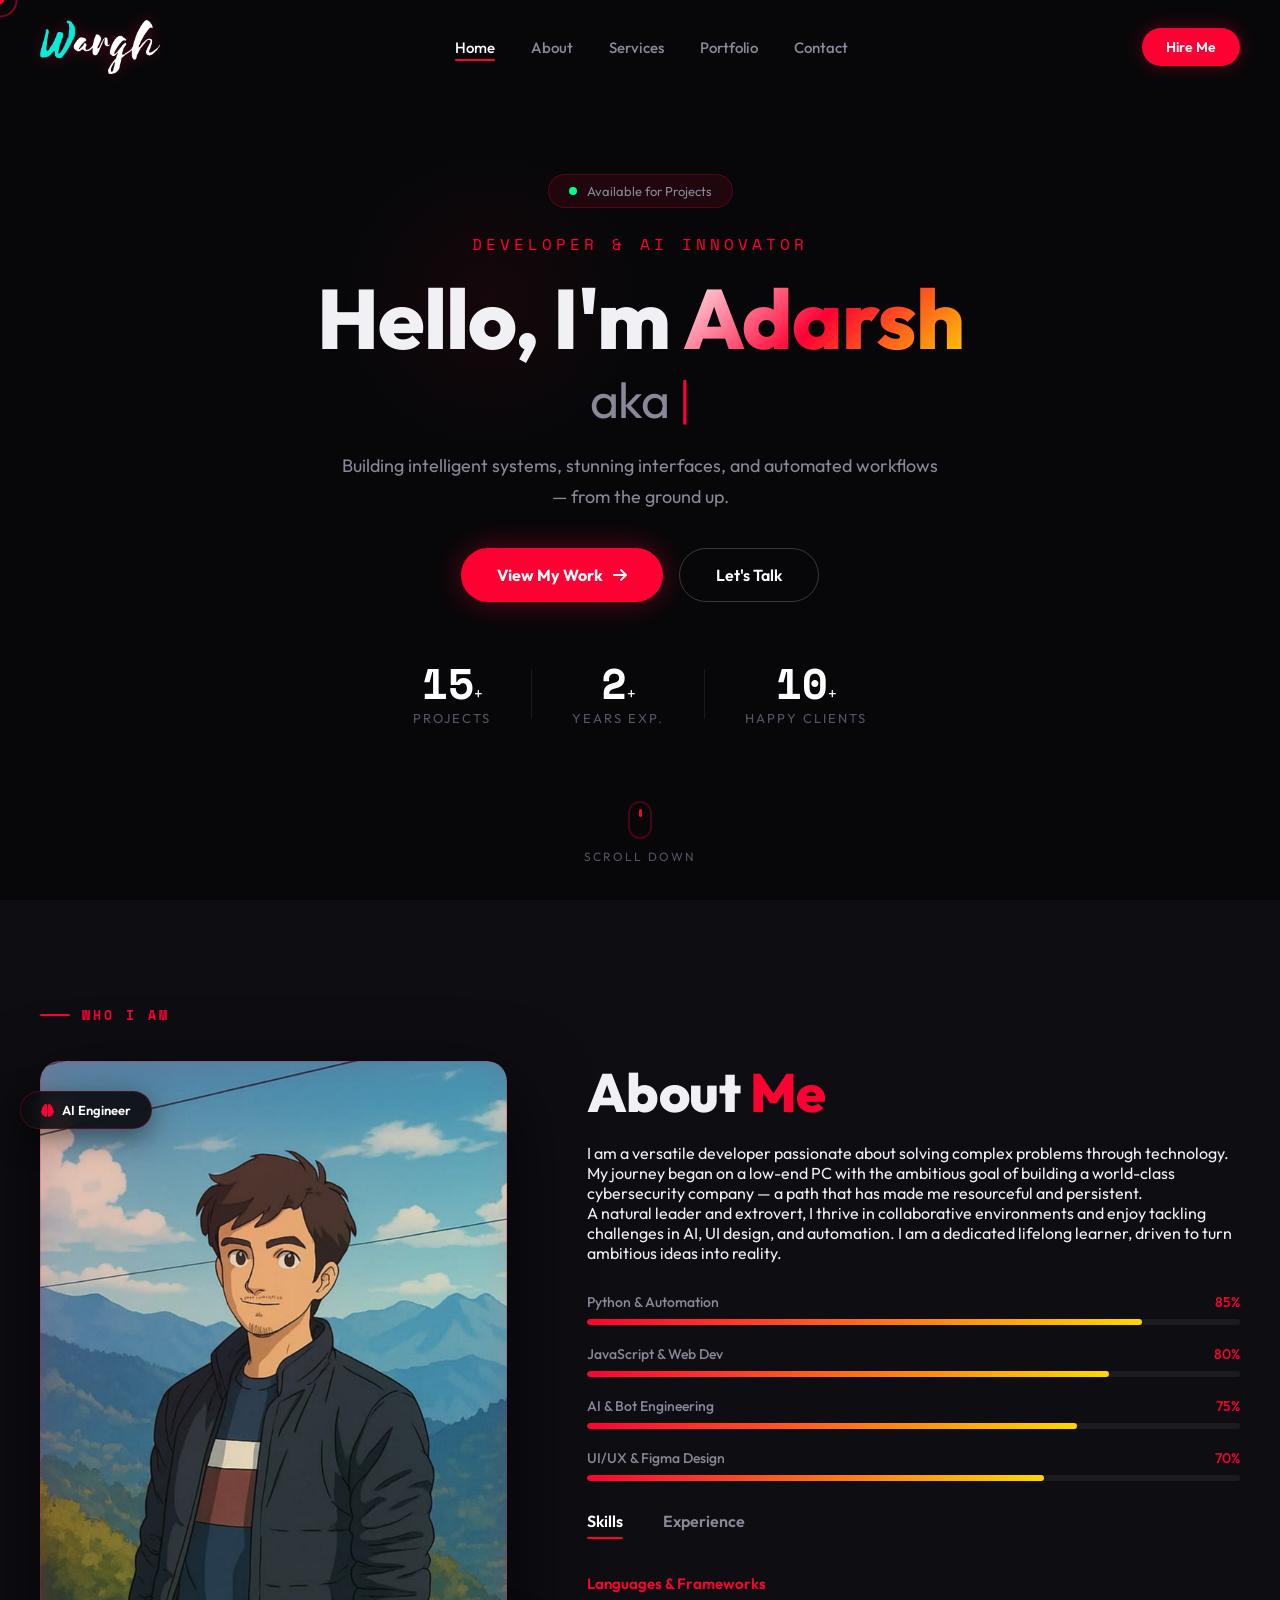
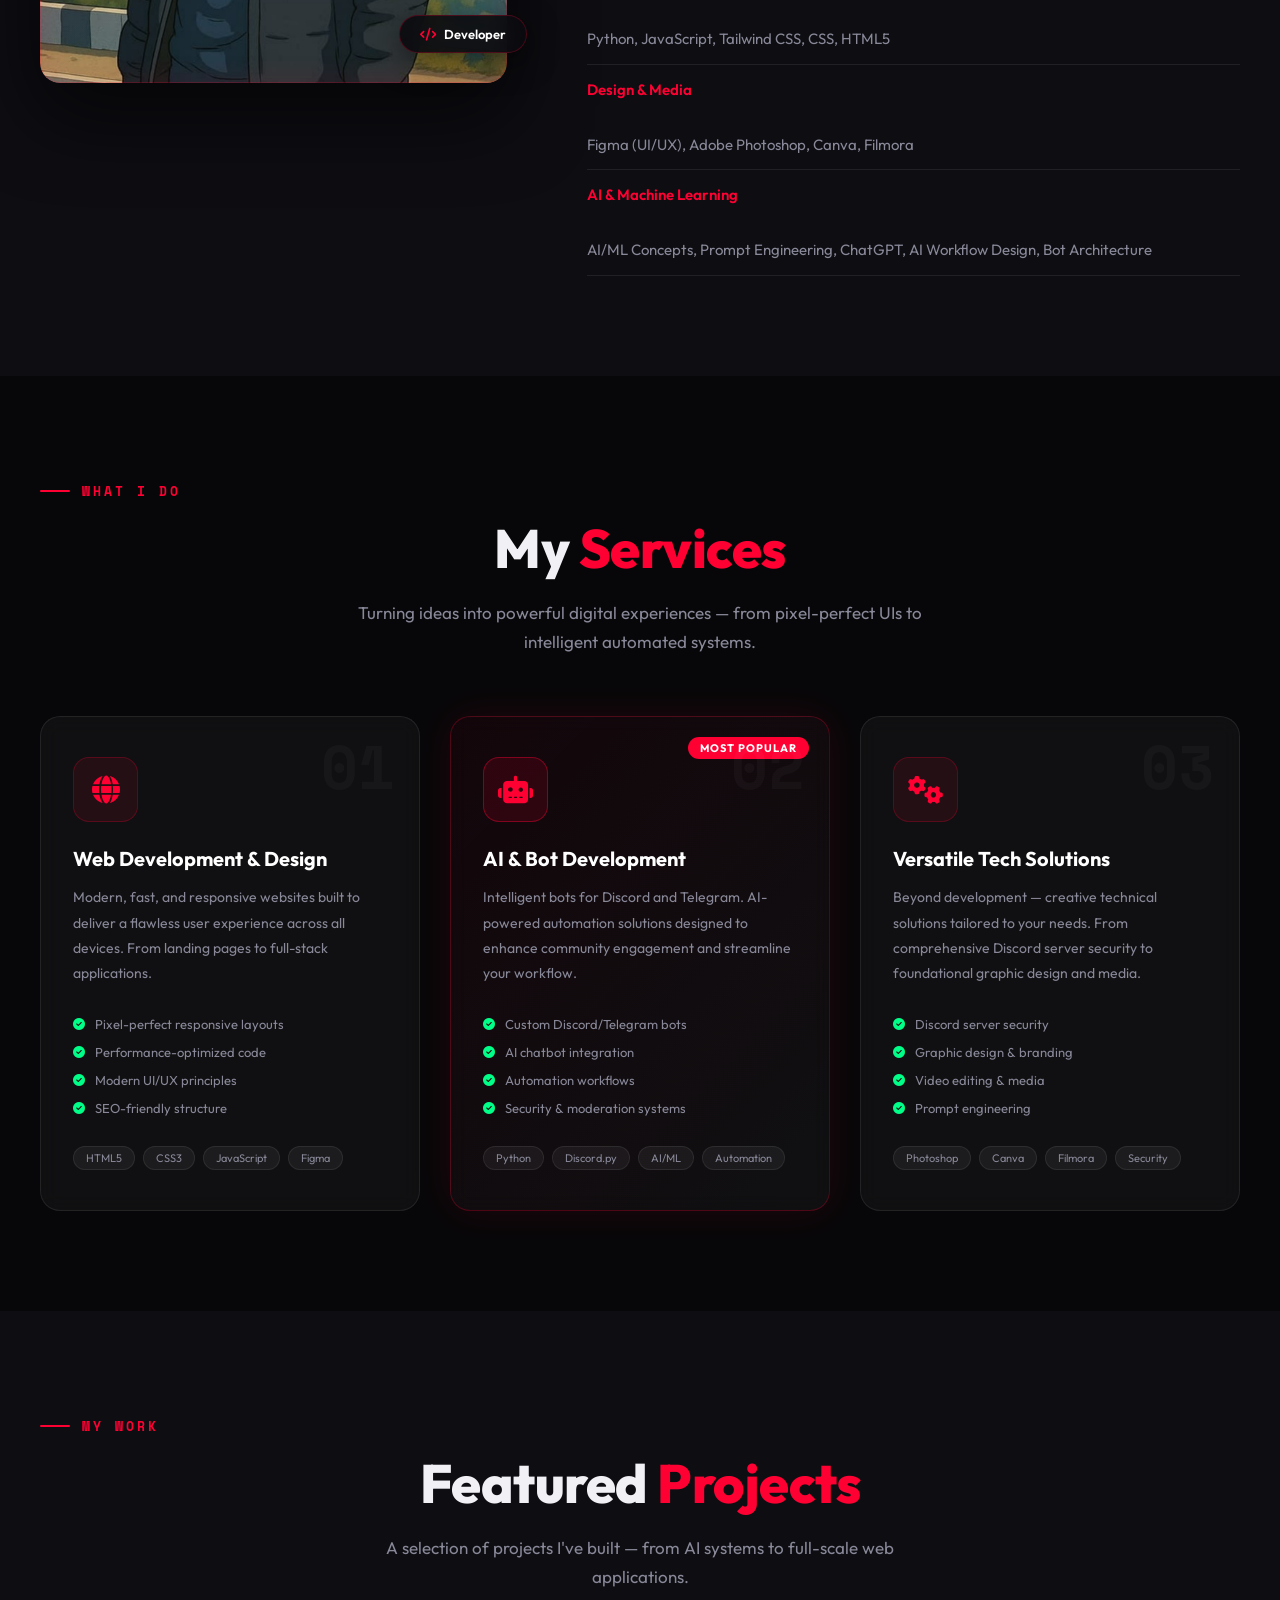
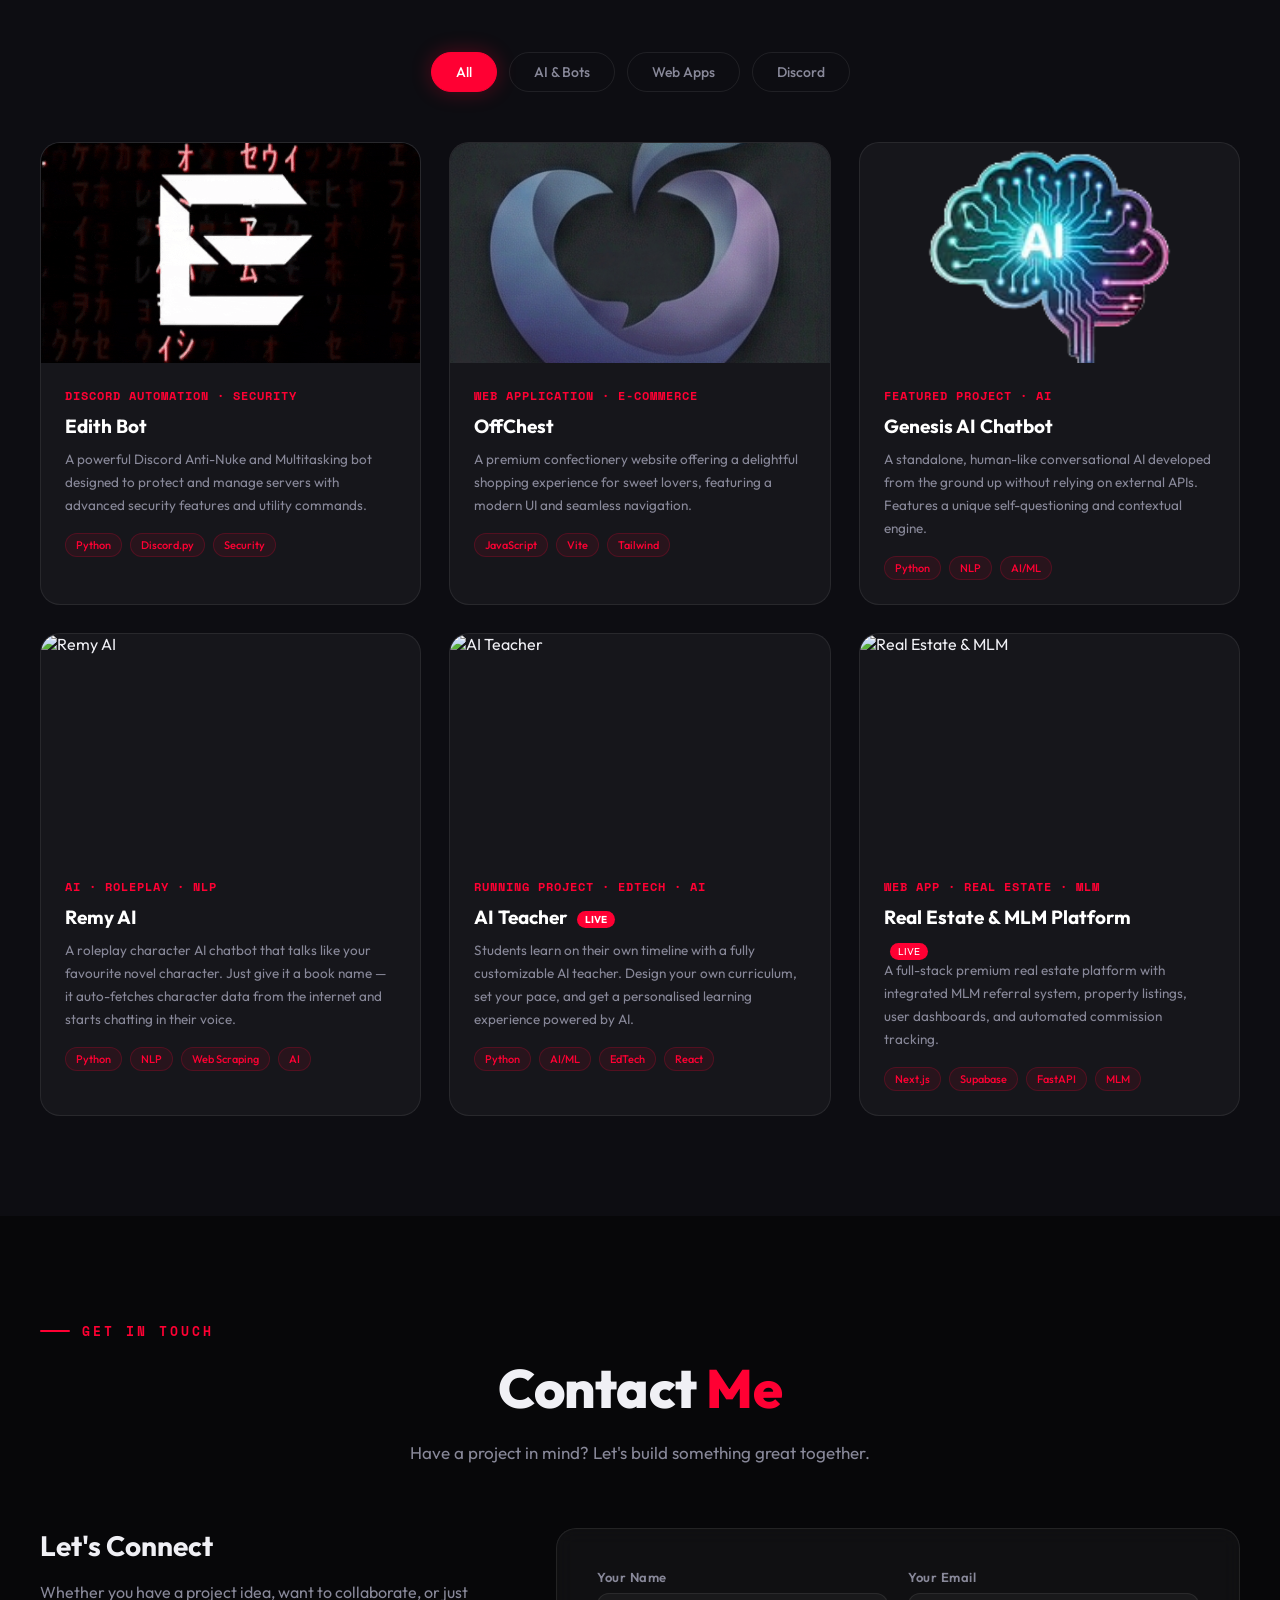
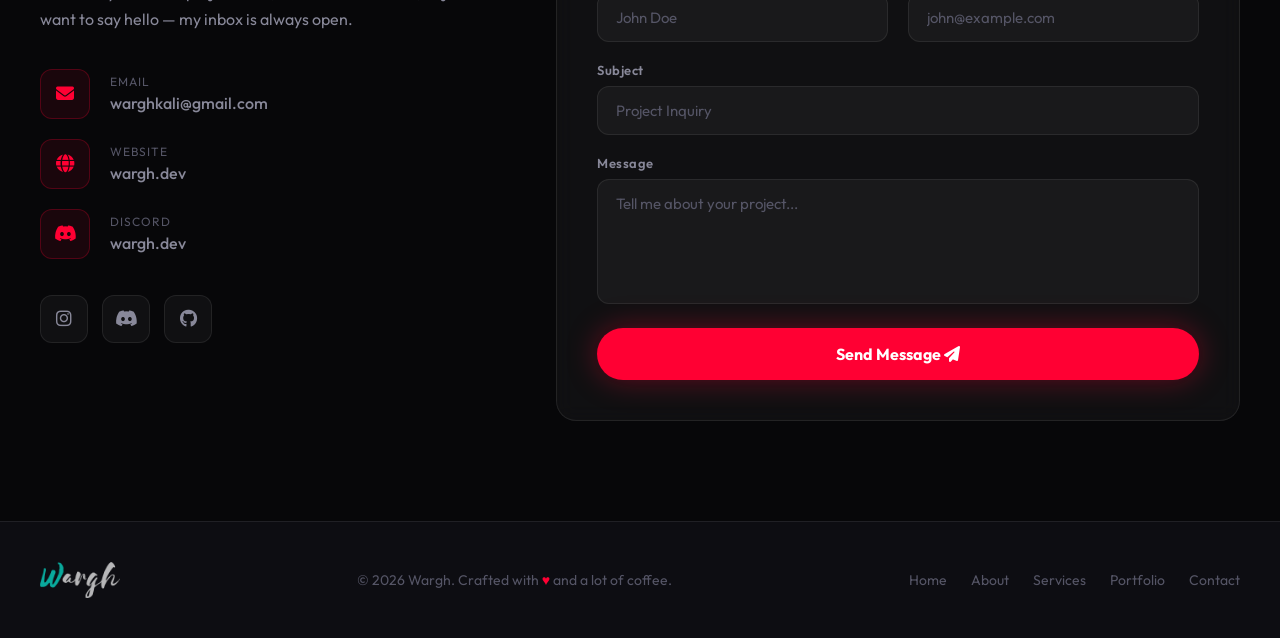
==== commit 4ef87d6e: "khatam" ====
--- a/portfolio1.html
+++ b/portfolio1.html
@@ -290,7 +290,7 @@
               <div class="overlay-icons">
                 <a href="https://bot.xyz/" target="_blank" rel="noopener noreferrer" class="overlay-btn"><i
                     class="fas fa-external-link-alt"></i></a>
-                <a href="https://github.com/adarshmishra-ai" target="_blank" rel="noopener noreferrer" class="overlay-btn"><i
+                <a href="https://edithbot.xyz/" target="_blank" rel="noopener noreferrer" class="overlay-btn"><i
                     class="fab fa-github"></i></a>
               </div>
             </div>
@@ -407,7 +407,7 @@
           </div>
           <div class="portfolio-info">
             <div class="portfolio-category">Web App · Real Estate · MLM</div>
-            <h3>Real Estate &amp; MLM Platform</h3>
+            <h3>Real Estate &amp; MLM Platform</h3> <span style="font-size:10px; background:var(--red); color:#fff; padding:2px 8px; border-radius:50px; vertical-align:middle; margin-left:6px;">LIVE</span></h3>
             <p>A full-stack premium real estate platform with integrated MLM referral system, property listings, user dashboards, and automated commission tracking.</p>
             <div class="portfolio-tech">
               <span>Next.js</span><span>Supabase</span><span>FastAPI</span><span>MLM</span>
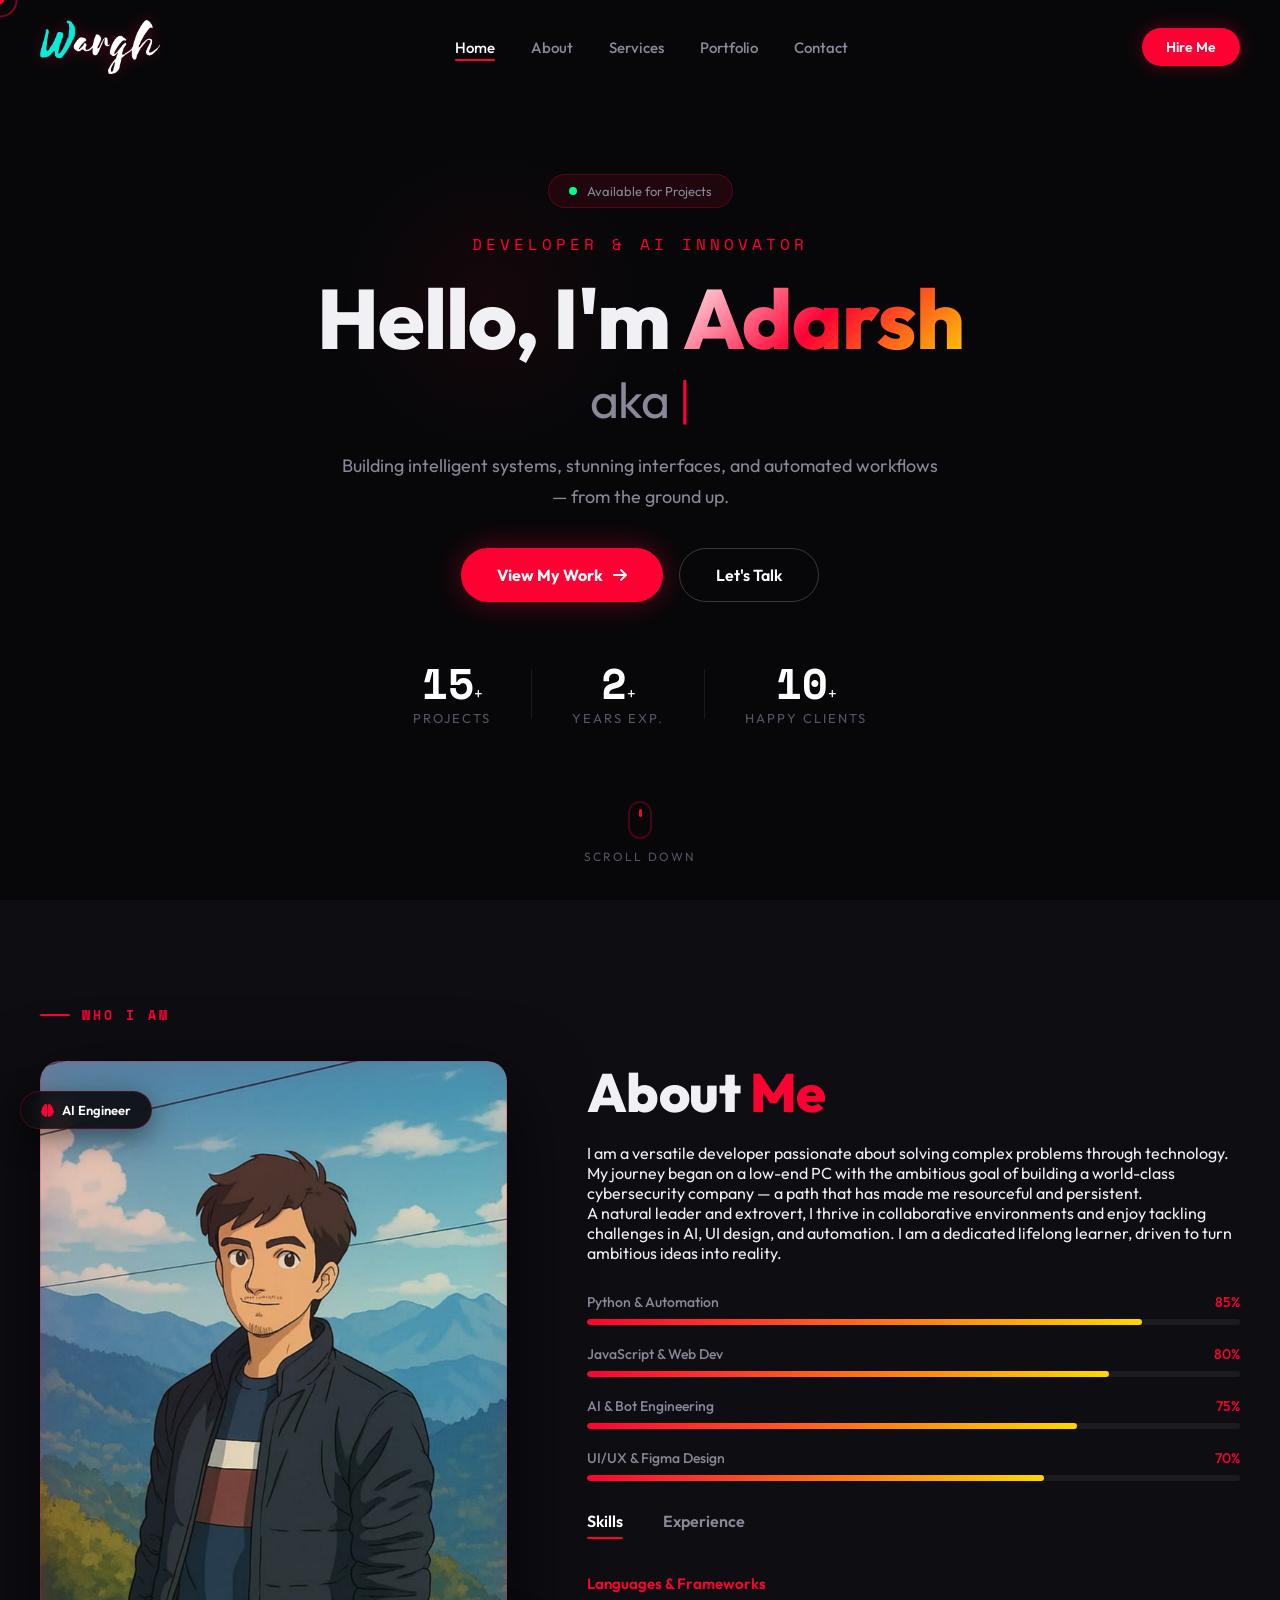
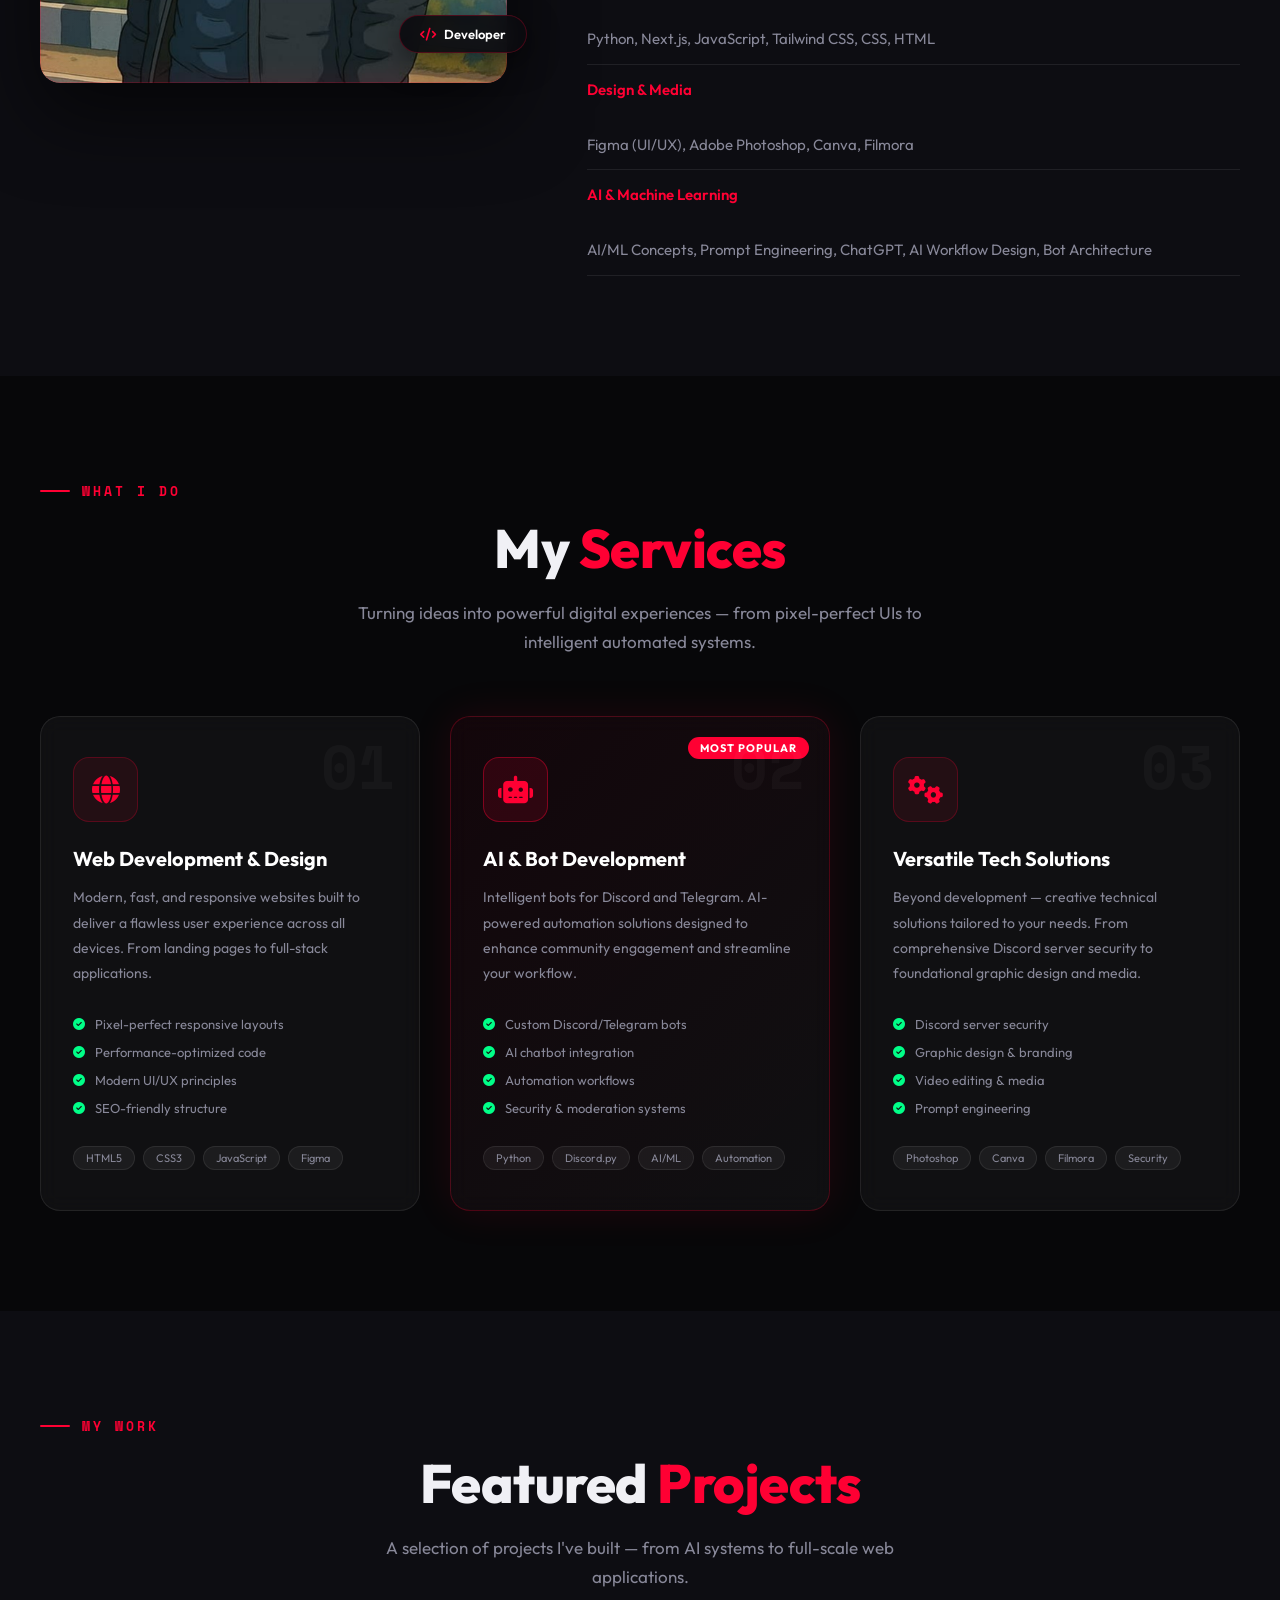
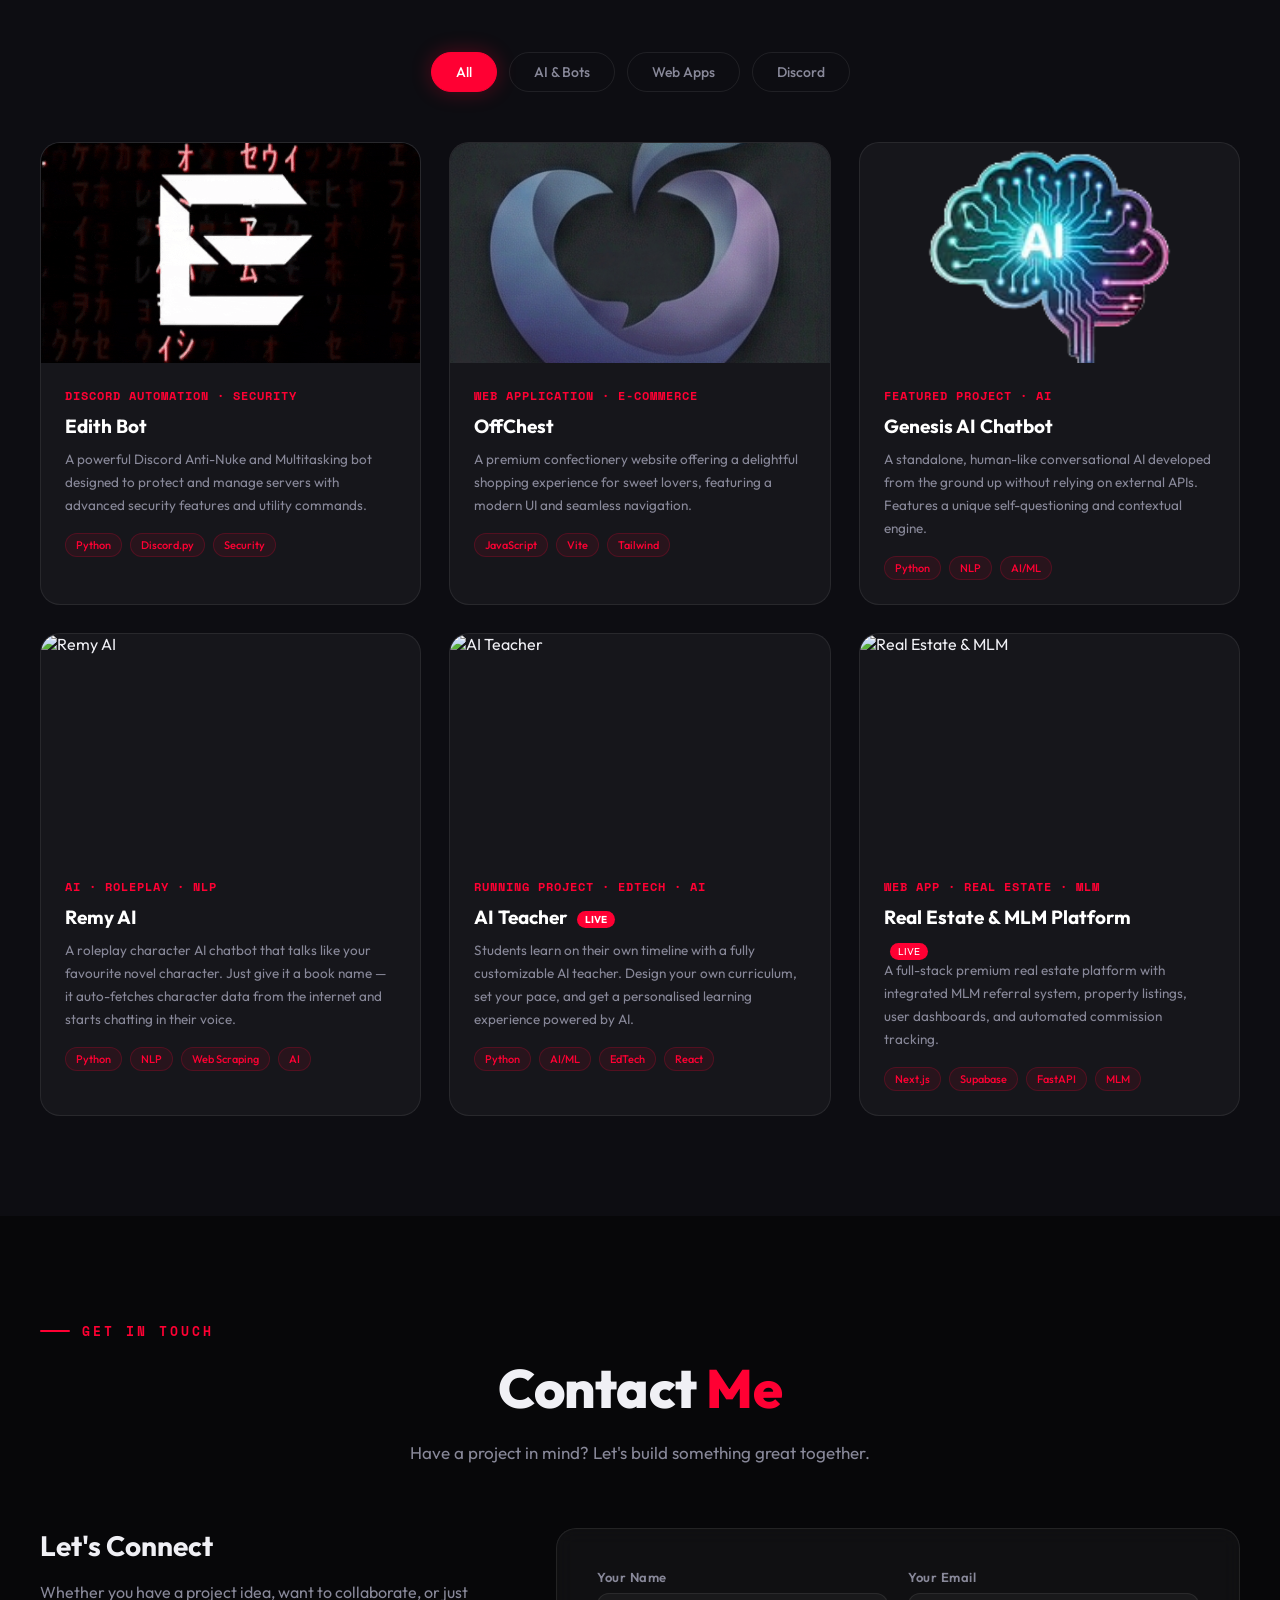
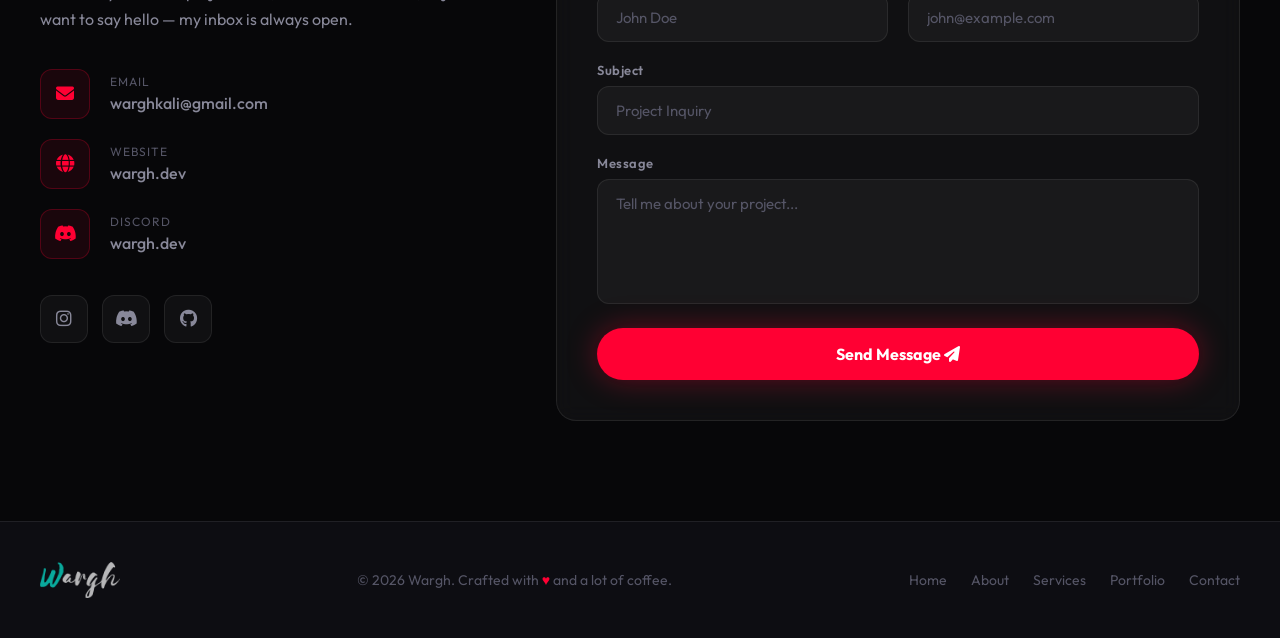
==== commit 4e63dc30: "added new skill next.js" ====
--- a/portfolio1.html
+++ b/portfolio1.html
@@ -169,7 +169,7 @@
           </div>
           <div class="tab-contents active-tab" id="skills">
             <ul>
-              <li><span>Languages &amp; Frameworks</span><br>Python, JavaScript, Tailwind CSS, CSS, HTML5</li>
+              <li><span>Languages &amp; Frameworks</span><br>Python, Next.js, JavaScript, Tailwind CSS, CSS, HTML</li>
               <li><span>Design &amp; Media</span><br>Figma (UI/UX), Adobe Photoshop, Canva, Filmora</li>
               <li><span>AI &amp; Machine Learning</span><br>AI/ML Concepts, Prompt Engineering, ChatGPT, AI Workflow
                 Design, Bot Architecture</li>
